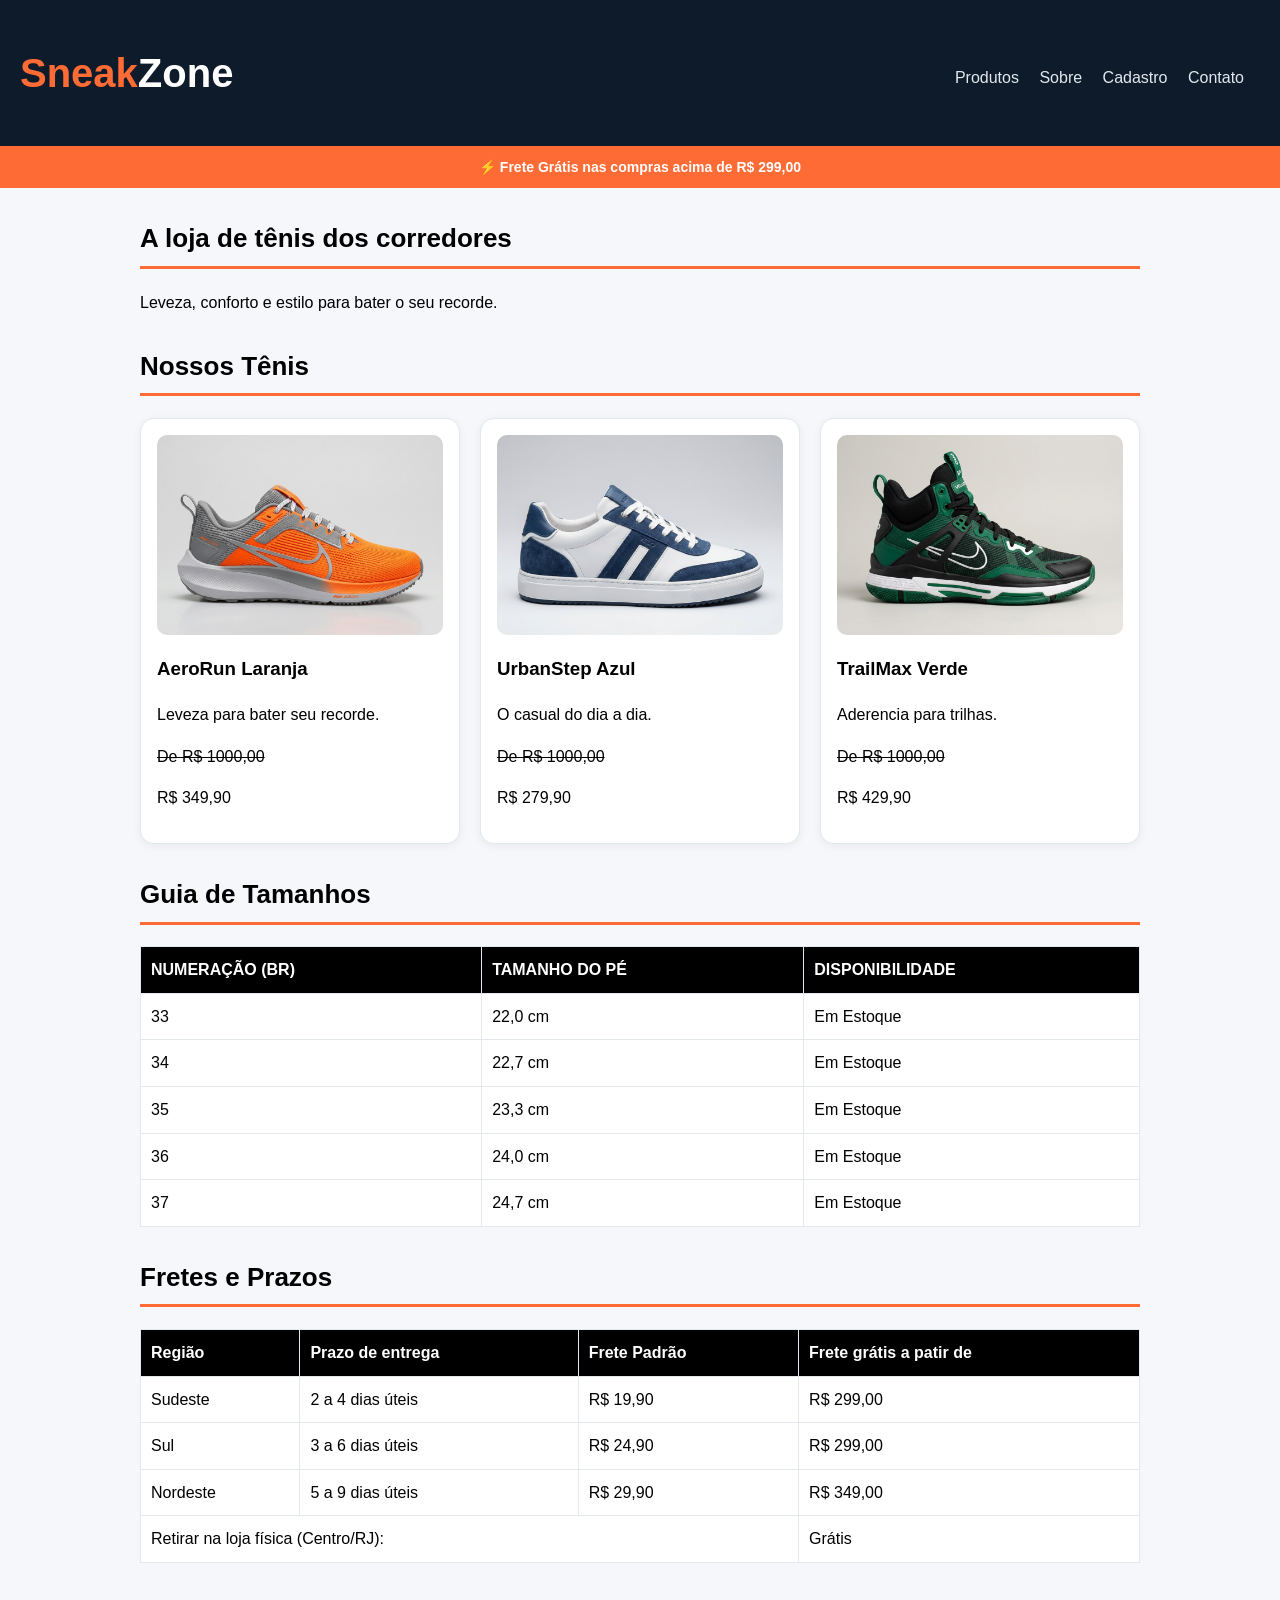
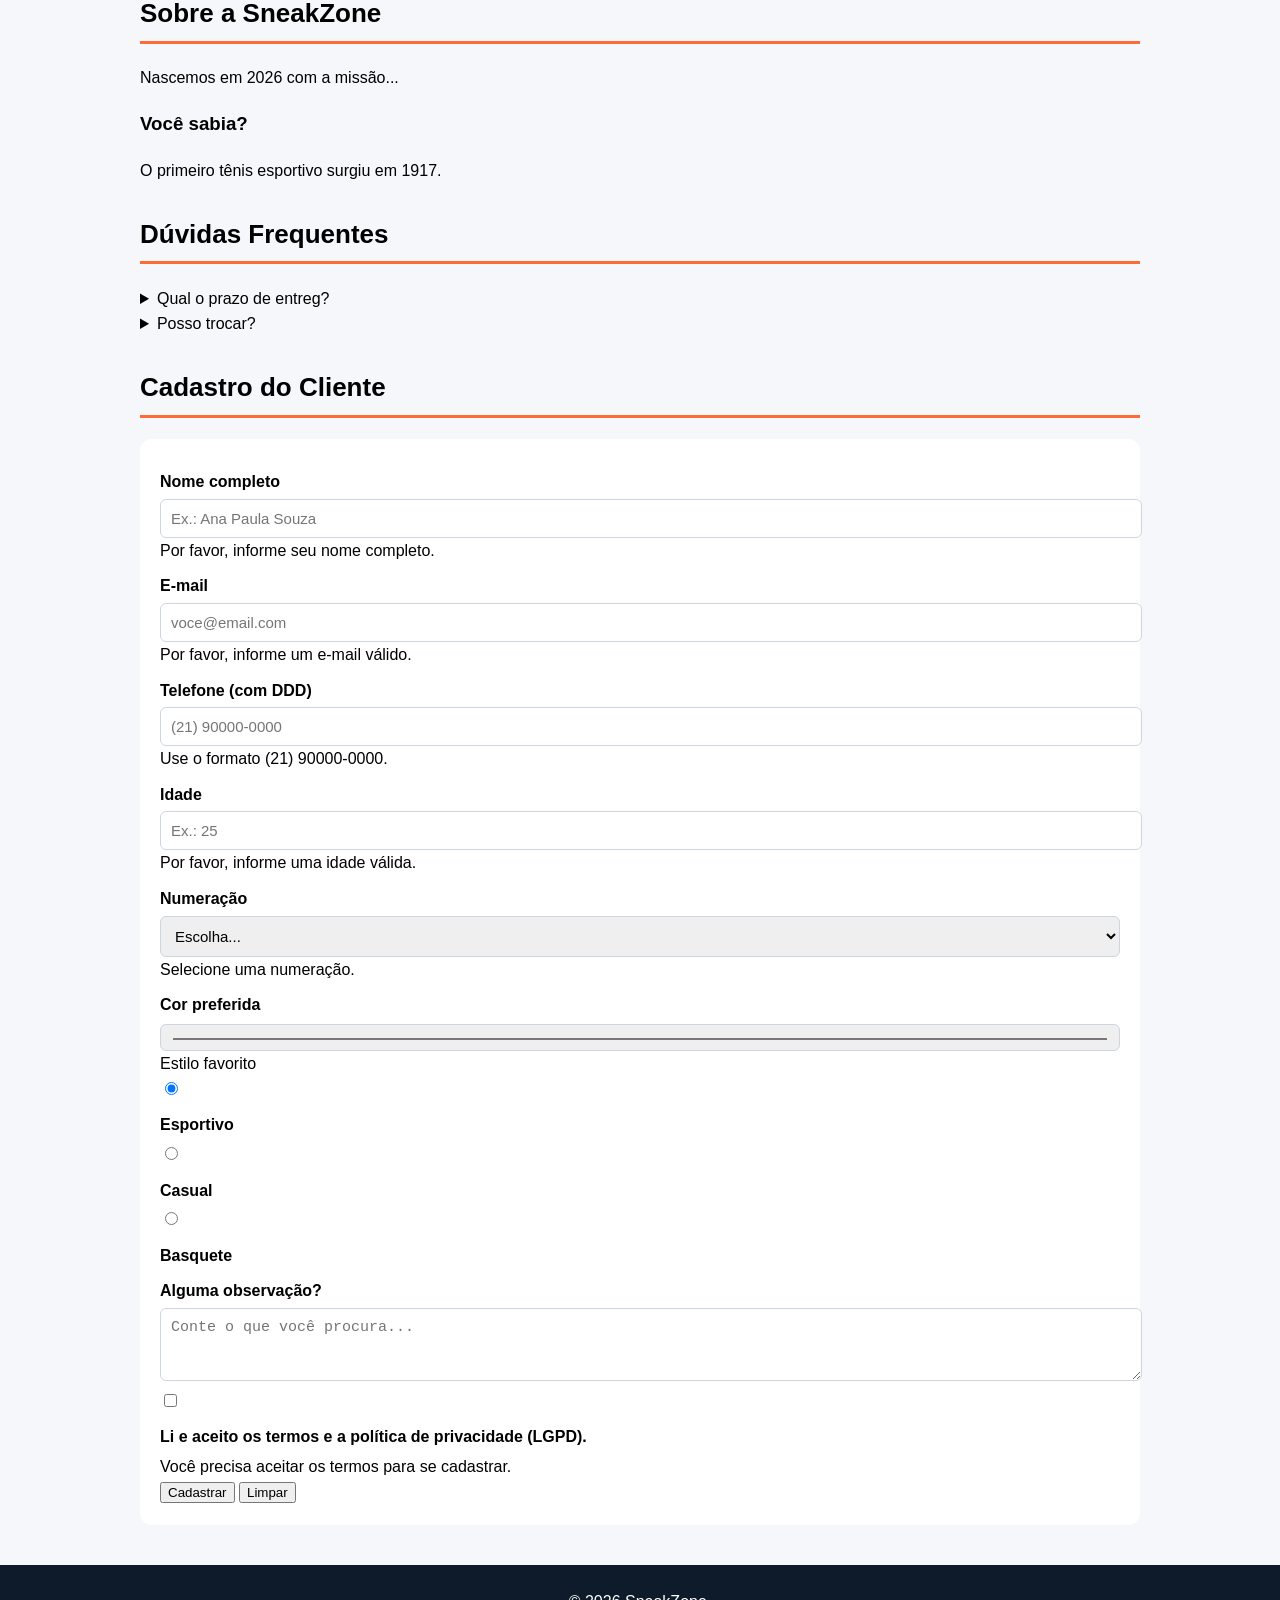
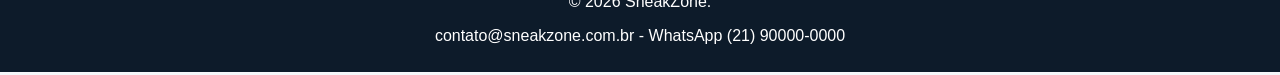
==== index.html @ e12100f1 "senac_python" ====
<!DOCTYPE html>
<html lang="pt-BR">

<head>
    <meta charset="UTF-8">
    <meta name="viewport" content="width=device-width, initial-scale=1.0">
    <title>Document</title>

    <link rel="stylesheet" href="css/estilo.css">
</head>

<body>

    <header>
        <h1> Sneak<span>Zone</span></h1>

        <nav>
            <ul>
                <li><a href="#produtos">Produtos</a></li>
                <li><a href="#sobre">Sobre</a></li>
                <li><a href="#cadastro">Cadastro</a></li>
                <li><a href="#contato">Contato</a></li>
            </ul>
        </nav>
    </header>
    <main>
        <aside class="top-bar">
            <p>⚡ Frete Grátis nas compras acima de R$ 299,00</p>
        </aside>
        <section id="destaque">
            <h2> A loja de tênis dos corredores </h2>
            <p> Leveza, conforto e estilo para bater o seu recorde. </p>
        </section>

        <section id="produtos">
            <h2> Nossos Tênis </h2>
            <div>
                <article>
                    <img src="img/aerorun.jpg" alt="Tênis de corrida laranja modelo Aerorun">
                    <h3> AeroRun Laranja </h3>
                    <p> Leveza para bater seu recorde.</p>
                    <span class="badge" >
                        <del>
                            <p> De R$ 1000,00 </p>
                        </del>
                    </span>
                    <p> R$ 349,90 </p>

                </article>
                <article>
                    <img src="img/urbanstep.jpg" alt="Tênis casual azul modelo UrbanStep">
                    <h3> UrbanStep Azul </h3>
                    <p> O casual do dia a dia.</p>
                    <span class="badge" >
                        <del>
                            <p> De R$ 1000,00 </p>
                        </del>
                    </span>
                    <p> R$ 279,90 </p>
                </article>
                <article>
                    <img src="img/courtpro.jpg" alt="Tênis de basquete verde modelo CourtPro">
                    <h3> TrailMax Verde </h3>
                    <p> Aderencia para trilhas.</p>
                    <span class="badge" >
                        <del>
                            <p> De R$ 1000,00 </p>
                        </del>
                    </span>
                    <p> R$ 429,90 </p>
                </article>
            </div>

        </section>

        
        <section id="tamanhos">
            <h2> Guia de Tamanhos </h2>
            <div>
                <table>
                    <thead>
                        <tr>
                        <th scope="col">NUMERAÇÃO (BR)</th>
                        <th scope="col">TAMANHO DO PÉ</th>
                        <th scope="col">DISPONIBILIDADE</th>
                        </tr>
                    </thead>
                    <tbody>
                        <tr>
                            <td>33</td>
                            <td>22,0 cm</td>
                            <td>Em Estoque</td>
                        </tr>
                        <tr>
                            <td>34</td>
                            <td>22,7 cm</td>
                            <td>Em Estoque</td>
                        </tr>
                        <tr>
                            <td>35</td>
                            <td>23,3 cm</td>
                            <td>Em Estoque</td>
                        </tr>
                        <tr>
                            <td>36</td>
                            <td>24,0 cm</td>
                            <td>Em Estoque</td>
                        </tr>
                        <tr>
                            <td>37</td>
                            <td>24,7 cm</td>
                            <td>Em Estoque</td>
                        </tr>
                    </tbody>
                </table>
            </div>
        </section>




        <section id="precos">
            <h2>Fretes e Prazos</h2>
            <div>
                <table>
                    <thead>
                        <tr>
                            <th scope="col">Região</th>
                            <th scope="col">Prazo de entrega</th>
                            <th scope="col">Frete Padrão</th>
                            <th scope="col">Frete grátis a patir de</th>
                        </tr>
                    </thead>
                    <tbody>
                        <tr>
                            <td>Sudeste</td>
                            <td> 2 a 4 dias úteis</td>
                            <td>R$ 19,90</td>
                            <td>R$ 299,00</td>
                        </tr>
                        <tr>
                            <td>Sul</td>
                            <td>3 a 6 dias úteis</td>
                            <td>R$ 24,90</td>
                            <td> R$ 299,00</td>
                        </tr>
                        <tr>
                            <td>Nordeste</td>
                            <td>5 a 9 dias úteis</td>
                            <td>R$ 29,90</td>
                            <td>R$ 349,00</td>
                        </tr>
                        <tr>
                            <td colspan="3">Retirar na loja física (Centro/RJ):</td>
                            <td>Grátis</td>
                        </tr>
                    </tbody>
                </table>
                
            </div>
        </section>

        <section id="sobre">
            <h2> Sobre a SneakZone</h2>
            <p>Nascemos em 2026 com a missão...</p>

            <aside>
                <h3>Você sabia?</h3>
                <p>O primeiro tênis esportivo surgiu em 1917.</p>
            </aside>
        </section>

        <section id="faq">
            <h2> Dúvidas Frequentes</h2>
            <details>
                <summary>Qual o prazo de entreg?</summary>
                <p> 3 a 7 dias úteis.</p>
            </details>
            <details>
                <summary>Posso trocar?</summary>
                <p> Sim, em até 30 dias</p>
            </details>
        </section>

        <section id="cadastro">
            <h2>Cadastro do Cliente</h2>
            <div>
                <div>
                    <div>
                        <div>
                            <div id="mensagemSucesso" role="alert"></div>
                            <form id="formCadastro" novalidate>
                                <div>
                                    <div>
                                        <label for="nome">Nome completo</label>
                                        <input type="text" id="nome" name="nome" placeholder="Ex.: Ana Paula Souza"
                                            required>
                                        <div>Por favor, informe seu nome completo.</div>
                                    </div>
                                    <div>
                                        <label for="email">E-mail</label>
                                        <input type="email" id="email" name="email" placeholder="voce@email.com"
                                            required>
                                        <div>Por favor, informe um e-mail válido.</div>
                                    </div>
                                    <div>
                                        <label for="telefone">Telefone (com DDD)</label>
                                        <input type="tel" id="telefone" name="telefone" placeholder="(21) 90000-0000"
                                            pattern="\(\d{2}\)\s?\d{4,5}-\d{4}" title="Use o formato (21) 90000-0000"
                                            required>
                                        <div>Use o formato (21) 90000-0000.</div>
                                    </div>
                                    <div>
                                        <label for="idade">Idade</label>
                                        <input type="number" id="idade" name="idade" min="0" max="120"
                                            placeholder="Ex.: 25" required>
                                        <div>Por favor, informe uma idade válida.</div>
                                    </div>
                                    <div>
                                        <label for="numeracao">Numeração</label>
                                        <select id="numeracao" name="numeracao" required>
                                            <option value="" selected disabled>Escolha...</option>
                                            <option>36</option>
                                            <option>37</option>
                                            <option>38</option>
                                            <option>39</option>
                                            <option>40</option>
                                            <option>41</option>
                                            <option>42</option>
                                            <option>43</option>
                                            <option>44</option>
                                        </select>
                                        <div>Selecione uma numeração.</div>
                                    </div>
                                    <div>
                                        <label for="cor">Cor preferida</label>
                                        <input type="color" id="cor" name="cor" value="var(--laranja-marca)">
                                    </div>
                                    <div>
                                        <span>Estilo favorito</span>
                                        <div>
                                            <input type="radio" name="estilo" id="estiloEsportivo" value="Esportivo"
                                                checked>
                                            <label for="estiloEsportivo">Esportivo</label>
                                        </div>
                                        <div>
                                            <input type="radio" name="estilo" id="estiloCasual" value="Casual">
                                            <label for="estiloCasual">Casual</label>
                                        </div>
                                        <div>
                                            <input type="radio" name="estilo" id="estiloBasquete" value="Basquete">
                                            <label for="estiloBasquete">Basquete</label>
                                        </div>
                                    </div>
                                    <div>
                                        <label for="mensagem">Alguma observação?</label>
                                        <textarea id="mensagem" name="mensagem" rows="3"
                                            placeholder="Conte o que você procura..."></textarea>
                                    </div>
                                    <div>
                                        <div>
                                            <input type="checkbox" id="termos" required>
                                            <label for="termos">Li e aceito os termos e a política de privacidade
                                                (LGPD).</label>
                                            <div>Você precisa aceitar os termos para se cadastrar.</div>
                                        </div>
                                    </div>
                                    <div>
                                        <button type="submit"><i></i> Cadastrar</button>
                                        <button type="reset">Limpar</button>
                                    </div>
                                </div>
                            </form>

                        </div>
                    </div>
                </div>
            </div>
        </section>

    </main>

    <footer id="contato">
        <p>&copy; 2026 SneakZone.</p>
        <address>contato@sneakzone.com.br - WhatsApp (21) 90000-0000</address>
    </footer>

</body>

</html>
---- css/estilo.css ----
:root{
    --laranja-marca: #ff6b35;
 }
 body {
     font-family: Arial, Helvetica, sans-serif;
     color: black;
     background-color: #f5f7fa;
     line-height: 1.6;
     margin: 0;
 }

 img {
     max-width: 100%;
     display: block;
 }

 h1 {
     color: var(--laranja-marca);
     font-size: 40px;
 }

 h1 span {
     color: rgb(255, 255, 255);
 }

 h2 {
     color: black;
     font-size: 26px;
     border-bottom: 3px solid var(--laranja-marca);
     padding-bottom: 6px;
 }

 h3 {
     color: #000;
 }

 /* cabeçalho/menu */
 header {
     background-color: #0d1b2a;
     padding: 14px 20px;
     display: flex;
     align-items: center;
     justify-content: space-between;
     flex-wrap: wrap;
 }

 header a {
     color: #ffffff;
     text-decoration: none;
     font-weight: bold;
 }

 nav a {
     transition: color .2s;
 }

 nav a:hover {
     color: var(--laranja-marca);
 }

 nav ul {
     list-style: none;
     margin: 10px 0 0;
     padding: 0;
 }

 nav li {
     display: inline-block;
     margin-right: 16px;
 }

 nav li a {
     color: #e3e8ef;
     font-weight: normal;
 }


 main section {
     max-width: 1000px;
     margin: 30px auto;
     padding: 0 20px;
 }

 table {
     width: 100%;
     border-collapse: collapse;
     background-color: #ffffff;
 }

 th,
 td {
     border: 1px solid #e3e8ef;
     padding: 10px;
     text-align: left;
 }

 th {
     background-color: #000;
     color: #ffffff;
 }

 #cadastro form {
     background-color: #ffffff;
     border: 1x solid #e3e8ef;
     border-radius: 12px;
     padding: 20px;
 }

 label {
     display: block;
     font-weight: bold;
     margin: 10px 0 4px;
 }

 input,
 select,
 textarea {
     width: 100%;
     padding: 10px;
     border: 1px solid #cdd6e0;
     border-radius: 6px;
     font-size: 15px;
 }

 input[type="radio"],
 input[type="checkbox"] {
     width: auto;
 }

 #produtos>div {
     display: flex;
     gap: 20px;
     flex-wrap: wrap;
 }

 #produtos article {
     flex: 1 1 260px;
     border-radius: 14px;
     box-shadow: 0 2px 10px rgba(13, 27, 42, .06);
     transition: box-shadow .2s, transform .2s;
     background-color: #ffffff;
     border: 1px solid #e3e8ef;
     padding: 16px;
 }

 #produtos article:hover {
     box-shadow: 0 8px 22px rgba(13, 27, 42, .14);
     transform: translateY(-4px);
 }

 #produtos img {
     width: 100%;
     height: 200px;
     object-fit: cover;
     border-radius: 10px;
 }

 footer {
     background-color: #0d1b2a;
     text-align: center;
     padding: 24px;
     margin-top: 40px;
 }

 footer p {
     margin: 0 0 8px;
     color: #ffffff;
 }

 footer address {
     font-style: normal;
     color: #ffffff;

 }
 aside.top-bar {
  background-color: var(--laranja-marca); /* Fundo Laranja */
  color: #ffffff;            /* Texto Branco */
  text-align: center;        /* Centraliza */
  padding: 10px 16px;        /* Espaçamento interno */
  font-size: 14px;
  font-weight: bold;
}
aside.top-bar p {
  margin: 0;
  display: flex;
  align-items: center;
  justify-content: center;
  gap: 8px;
}
aside.top-bar strong {
  background-color: rgba(0, 0, 0, 0.2);
  padding: 2px 8px;
  border-radius: 4px;
}
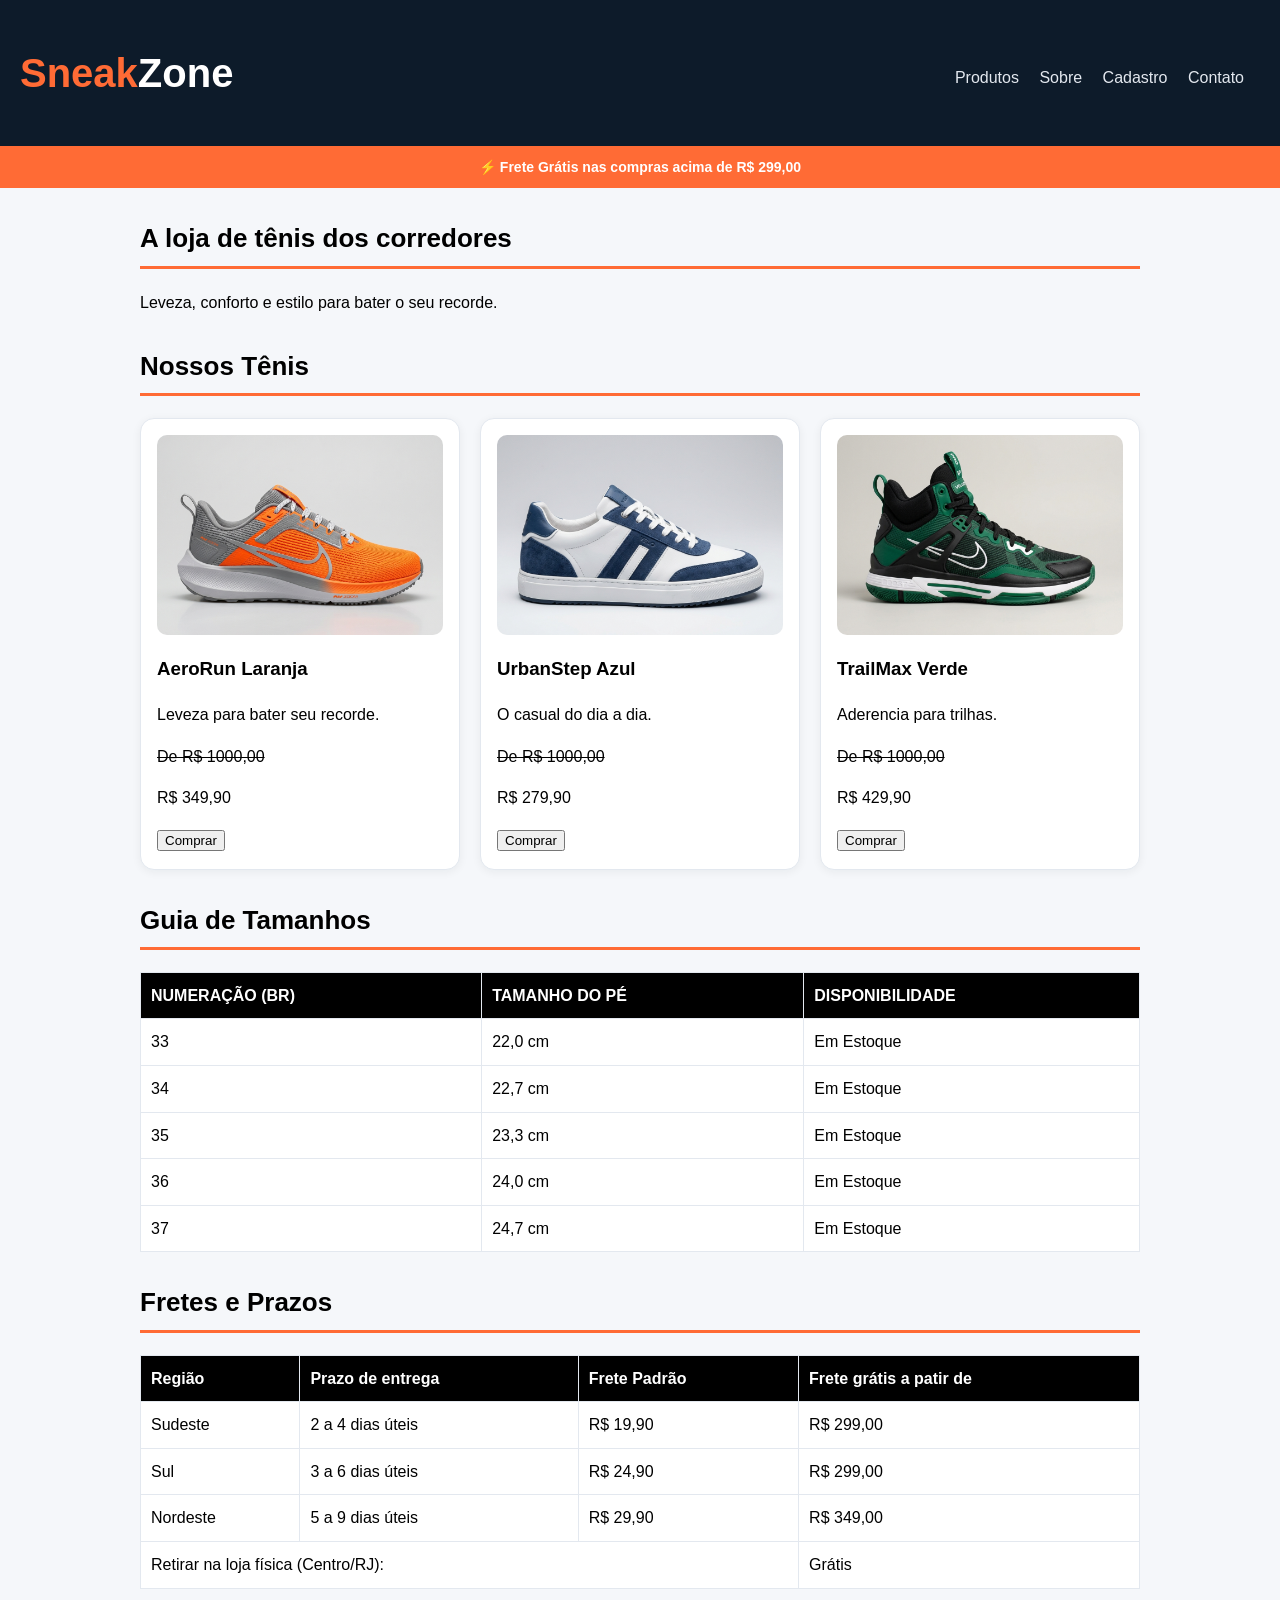
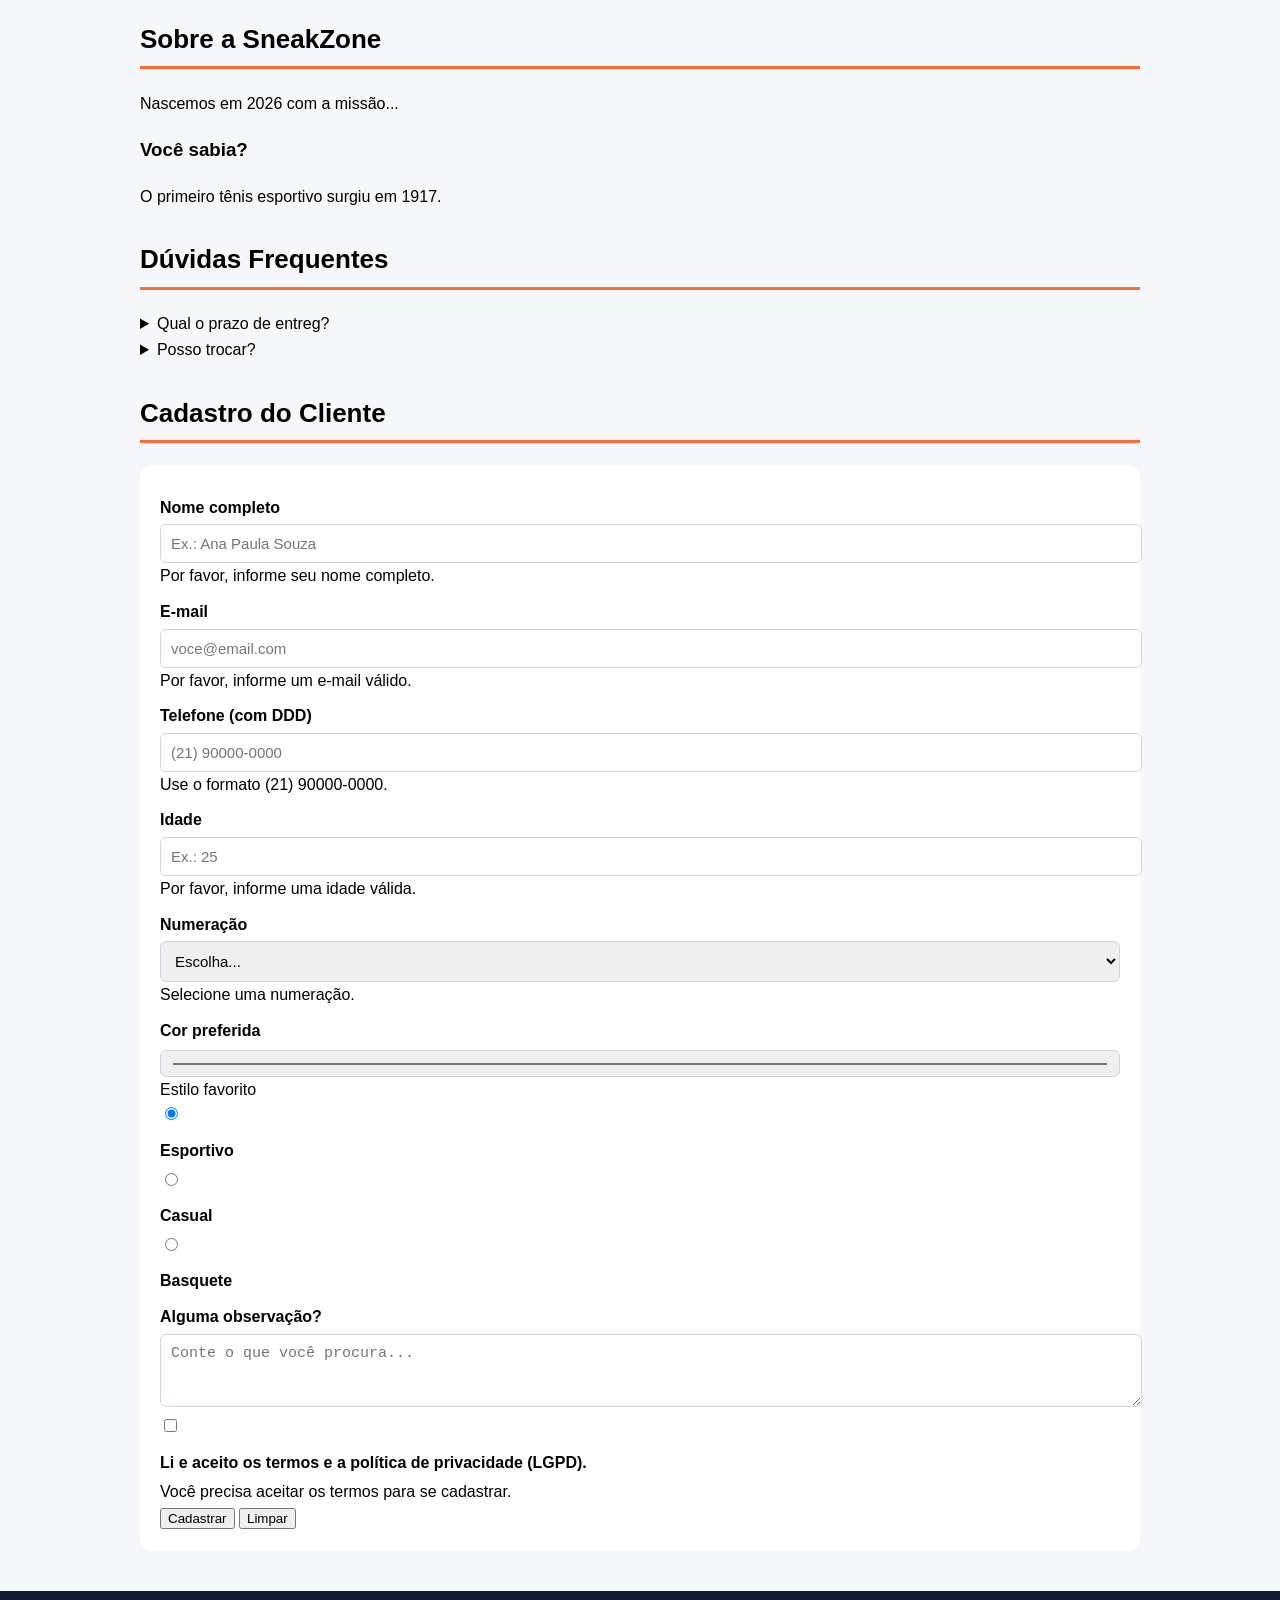
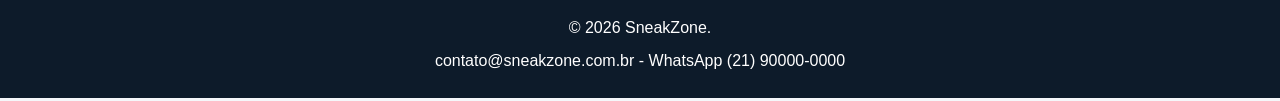
==== commit b2268139: "senac" ====
--- a/index.html
+++ b/index.html
@@ -45,6 +45,7 @@
                         </del>
                     </span>
                     <p> R$ 349,90 </p>
+                    <button type="button" onclick="comprar('AeroRun Laranja', 349,90)">Comprar</button>
 
                 </article>
                 <article>
@@ -57,6 +58,7 @@
                         </del>
                     </span>
                     <p> R$ 279,90 </p>
+                    <button type="button" onclick="comprar('UrbanStep Azul', 279,90)">Comprar</button>
                 </article>
                 <article>
                     <img src="img/courtpro.jpg" alt="Tênis de basquete verde modelo CourtPro">
@@ -68,6 +70,7 @@
                         </del>
                     </span>
                     <p> R$ 429,90 </p>
+                    <button type="button" onclick="comprar('TrailMax verde', 429,90)">Comprar</button>
                 </article>
             </div>
 
@@ -285,6 +288,8 @@
         <address>contato@sneakzone.com.br - WhatsApp (21) 90000-0000</address>
     </footer>
 
+
+    <script src="js/script.js"></script>
 </body>
 
 </html>
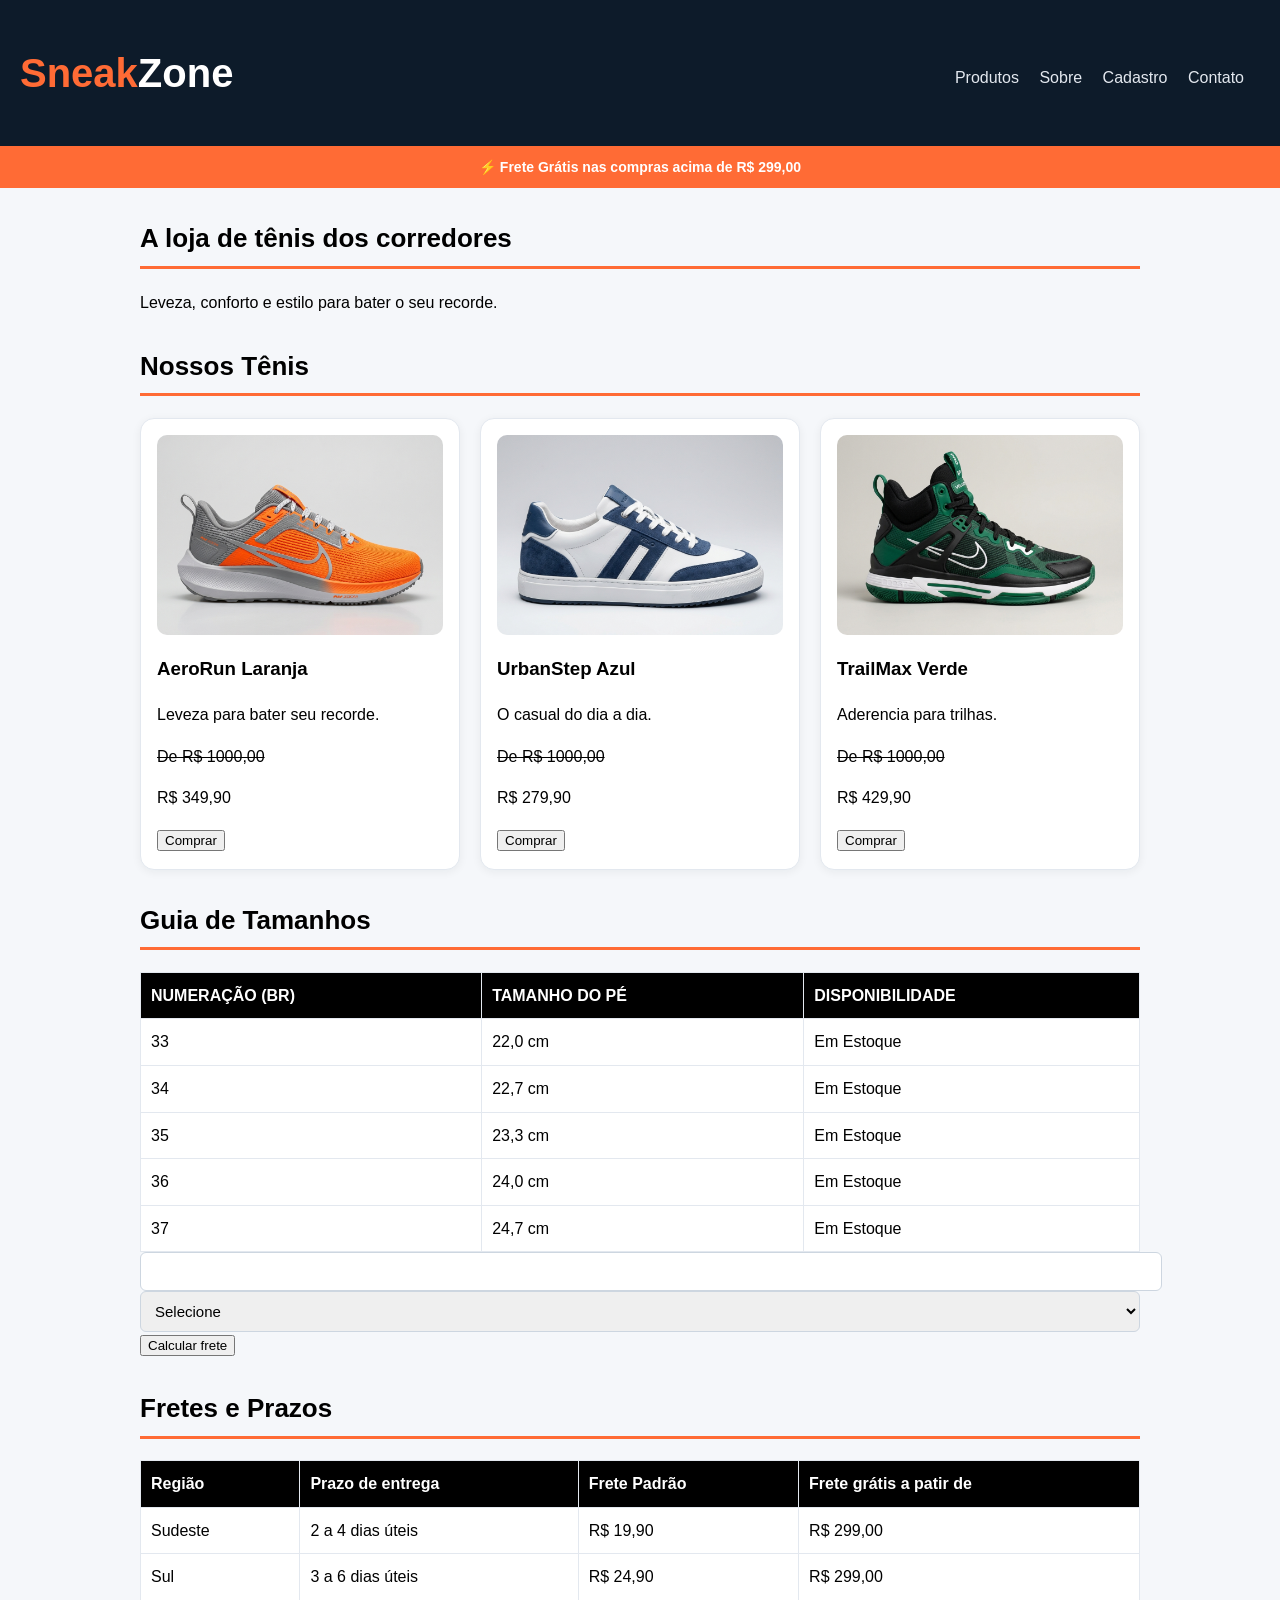
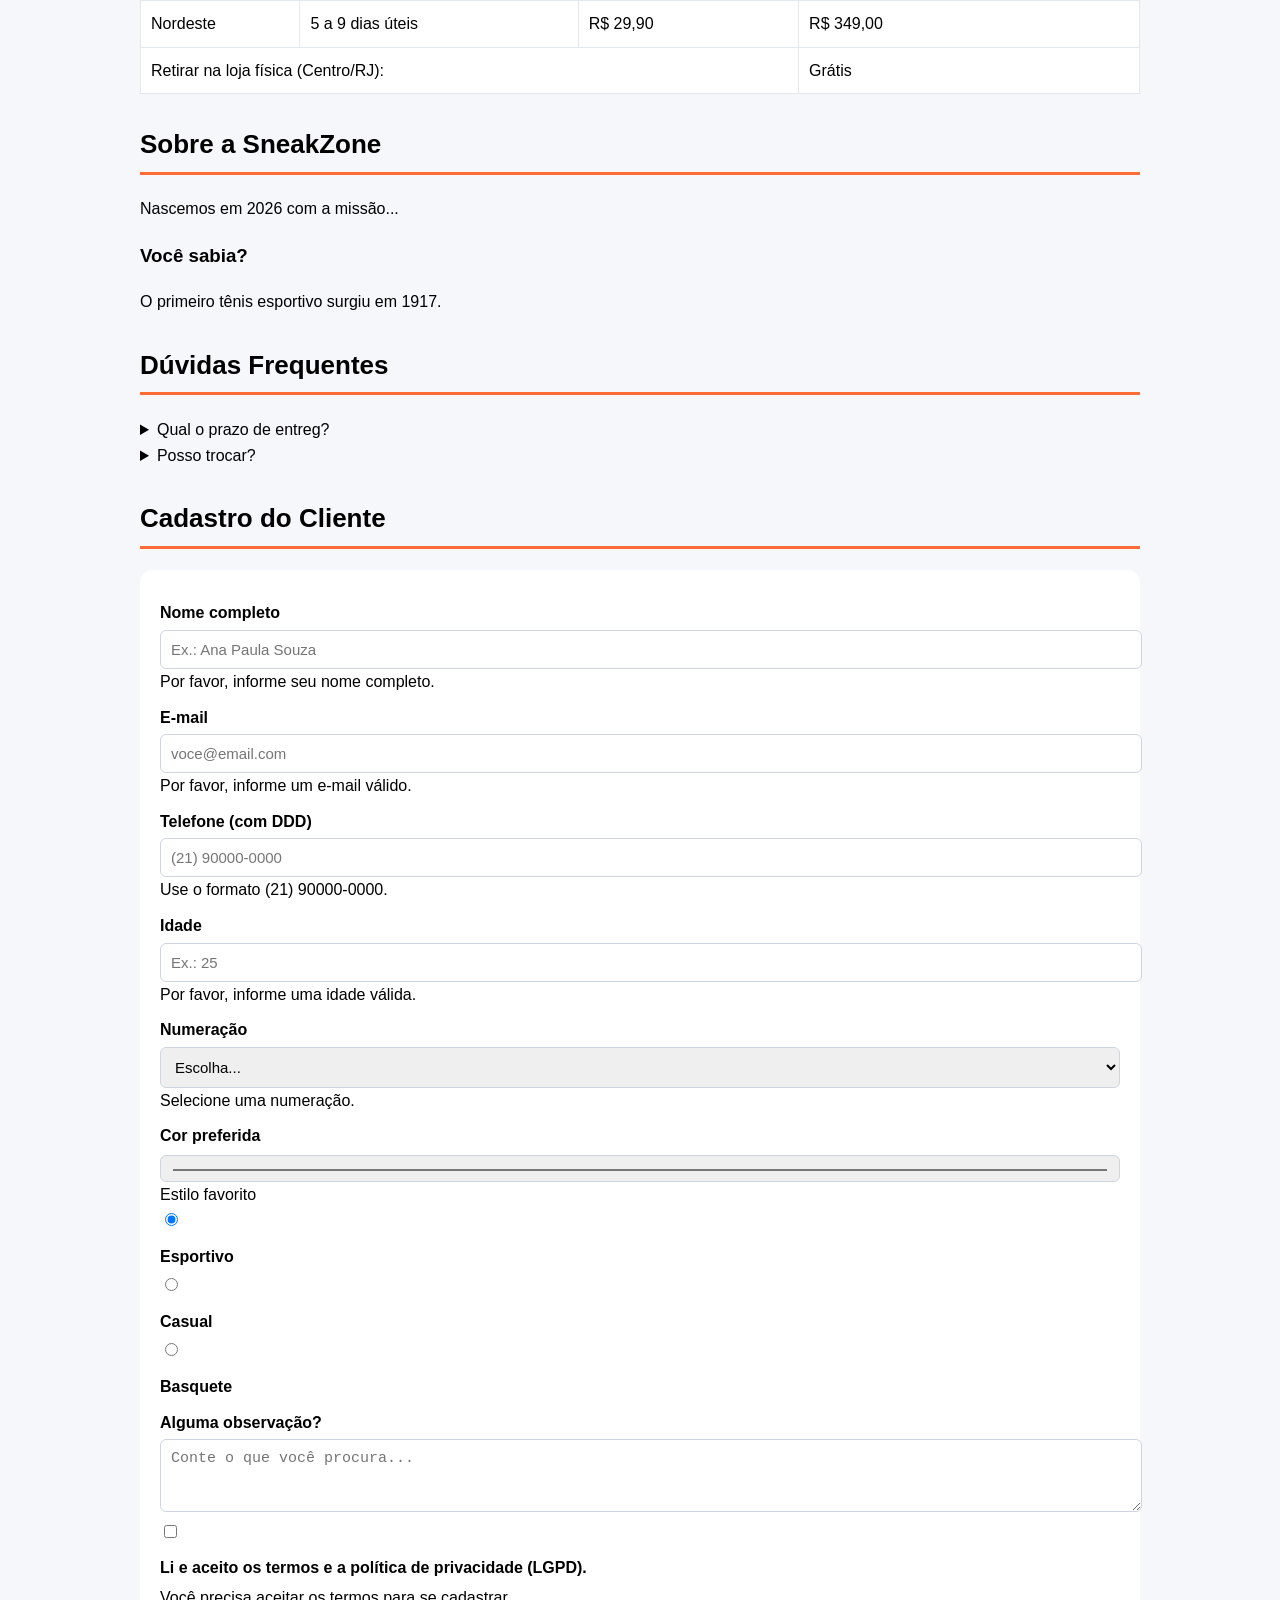
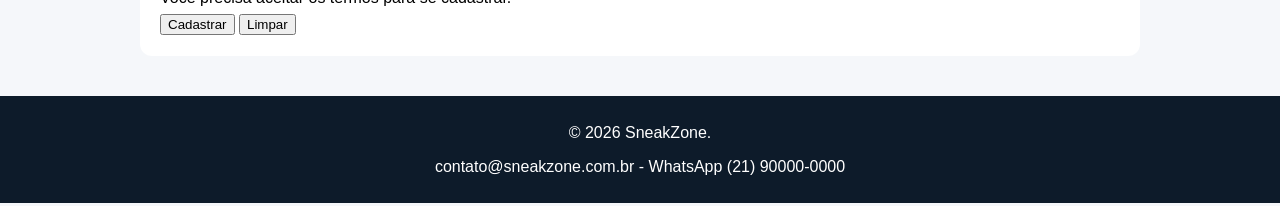
==== commit e1023862: "senac" ====
--- a/index.html
+++ b/index.html
@@ -39,7 +39,7 @@
                     <img src="img/aerorun.jpg" alt="Tênis de corrida laranja modelo Aerorun">
                     <h3> AeroRun Laranja </h3>
                     <p> Leveza para bater seu recorde.</p>
-                    <span class="badge" >
+                    <span class="badge">
                         <del>
                             <p> De R$ 1000,00 </p>
                         </del>
@@ -52,7 +52,7 @@
                     <img src="img/urbanstep.jpg" alt="Tênis casual azul modelo UrbanStep">
                     <h3> UrbanStep Azul </h3>
                     <p> O casual do dia a dia.</p>
-                    <span class="badge" >
+                    <span class="badge">
                         <del>
                             <p> De R$ 1000,00 </p>
                         </del>
@@ -64,7 +64,7 @@
                     <img src="img/courtpro.jpg" alt="Tênis de basquete verde modelo CourtPro">
                     <h3> TrailMax Verde </h3>
                     <p> Aderencia para trilhas.</p>
-                    <span class="badge" >
+                    <span class="badge">
                         <del>
                             <p> De R$ 1000,00 </p>
                         </del>
@@ -76,16 +76,16 @@
 
         </section>
 
-        
+
         <section id="tamanhos">
             <h2> Guia de Tamanhos </h2>
             <div>
                 <table>
                     <thead>
                         <tr>
-                        <th scope="col">NUMERAÇÃO (BR)</th>
-                        <th scope="col">TAMANHO DO PÉ</th>
-                        <th scope="col">DISPONIBILIDADE</th>
+                            <th scope="col">NUMERAÇÃO (BR)</th>
+                            <th scope="col">TAMANHO DO PÉ</th>
+                            <th scope="col">DISPONIBILIDADE</th>
                         </tr>
                     </thead>
                     <tbody>
@@ -117,9 +117,30 @@
                     </tbody>
                 </table>
             </div>
-        </section>
-
-
+
+
+        <input type="number" id="ValorCompra">
+
+        <select id="regiao">
+            <option value="">Selecione</option>
+            <option value="sudeste">Sudeste</option>
+            <option value="sul">Sul</option>
+            <option value="nordeste">Nordeste</option>
+        </select>
+
+
+<button type="button" onclick="calcularFrete()">
+    Calcular frete
+</button>
+
+
+<p id="resultadoFrete"></p>
+
+
+
+
+
+        </section>
 
 
         <section id="precos">
@@ -159,7 +180,7 @@
                         </tr>
                     </tbody>
                 </table>
-                
+
             </div>
         </section>
 
@@ -269,7 +290,7 @@
                                         </div>
                                     </div>
                                     <div>
-                                        <button type="submit"><i></i> Cadastrar</button>
+                                        <button type="button" onclick="cadastrar()"><i></i>Cadastrar</button>
                                         <button type="reset">Limpar</button>
                                     </div>
                                 </div>
--- a/css/estilo.css
+++ b/css/estilo.css
@@ -1,194 +1,202 @@
- :root{
+:root {
     --laranja-marca: #ff6b35;
- }
- body {
-     font-family: Arial, Helvetica, sans-serif;
-     color: black;
-     background-color: #f5f7fa;
-     line-height: 1.6;
-     margin: 0;
- }
-
- img {
-     max-width: 100%;
-     display: block;
- }
-
- h1 {
-     color: var(--laranja-marca);
-     font-size: 40px;
- }
-
- h1 span {
-     color: rgb(255, 255, 255);
- }
-
- h2 {
-     color: black;
-     font-size: 26px;
-     border-bottom: 3px solid var(--laranja-marca);
-     padding-bottom: 6px;
- }
-
- h3 {
-     color: #000;
- }
-
- /* cabeçalho/menu */
- header {
-     background-color: #0d1b2a;
-     padding: 14px 20px;
-     display: flex;
-     align-items: center;
-     justify-content: space-between;
-     flex-wrap: wrap;
- }
-
- header a {
-     color: #ffffff;
-     text-decoration: none;
-     font-weight: bold;
- }
-
- nav a {
-     transition: color .2s;
- }
-
- nav a:hover {
-     color: var(--laranja-marca);
- }
-
- nav ul {
-     list-style: none;
-     margin: 10px 0 0;
-     padding: 0;
- }
-
- nav li {
-     display: inline-block;
-     margin-right: 16px;
- }
-
- nav li a {
-     color: #e3e8ef;
-     font-weight: normal;
- }
-
-
- main section {
-     max-width: 1000px;
-     margin: 30px auto;
-     padding: 0 20px;
- }
-
- table {
-     width: 100%;
-     border-collapse: collapse;
-     background-color: #ffffff;
- }
-
- th,
- td {
-     border: 1px solid #e3e8ef;
-     padding: 10px;
-     text-align: left;
- }
-
- th {
-     background-color: #000;
-     color: #ffffff;
- }
-
- #cadastro form {
-     background-color: #ffffff;
-     border: 1x solid #e3e8ef;
-     border-radius: 12px;
-     padding: 20px;
- }
-
- label {
-     display: block;
-     font-weight: bold;
-     margin: 10px 0 4px;
- }
-
- input,
- select,
- textarea {
-     width: 100%;
-     padding: 10px;
-     border: 1px solid #cdd6e0;
-     border-radius: 6px;
-     font-size: 15px;
- }
-
- input[type="radio"],
- input[type="checkbox"] {
-     width: auto;
- }
-
- #produtos>div {
-     display: flex;
-     gap: 20px;
-     flex-wrap: wrap;
- }
-
- #produtos article {
-     flex: 1 1 260px;
-     border-radius: 14px;
-     box-shadow: 0 2px 10px rgba(13, 27, 42, .06);
-     transition: box-shadow .2s, transform .2s;
-     background-color: #ffffff;
-     border: 1px solid #e3e8ef;
-     padding: 16px;
- }
-
- #produtos article:hover {
-     box-shadow: 0 8px 22px rgba(13, 27, 42, .14);
-     transform: translateY(-4px);
- }
-
- #produtos img {
-     width: 100%;
-     height: 200px;
-     object-fit: cover;
-     border-radius: 10px;
- }
-
- footer {
-     background-color: #0d1b2a;
-     text-align: center;
-     padding: 24px;
-     margin-top: 40px;
- }
-
- footer p {
-     margin: 0 0 8px;
-     color: #ffffff;
- }
-
- footer address {
-     font-style: normal;
-     color: #ffffff;
-
- }
- aside.top-bar {
-  background-color: var(--laranja-marca); /* Fundo Laranja */
-  color: #ffffff;            /* Texto Branco */
-  text-align: center;        /* Centraliza */
-  padding: 10px 16px;        /* Espaçamento interno */
-  font-size: 14px;
-  font-weight: bold;
-}
+}
+
+body {
+    font-family: Arial, Helvetica, sans-serif;
+    color: black;
+    background-color: #f5f7fa;
+    line-height: 1.6;
+    margin: 0;
+}
+
+img {
+    max-width: 100%;
+    display: block;
+}
+
+h1 {
+    color: var(--laranja-marca);
+    font-size: 40px;
+}
+
+h1 span {
+    color: rgb(255, 255, 255);
+}
+
+h2 {
+    color: black;
+    font-size: 26px;
+    border-bottom: 3px solid var(--laranja-marca);
+    padding-bottom: 6px;
+}
+
+h3 {
+    color: #000;
+}
+
+/* cabeçalho/menu */
+header {
+    background-color: #0d1b2a;
+    padding: 14px 20px;
+    display: flex;
+    align-items: center;
+    justify-content: space-between;
+    flex-wrap: wrap;
+}
+
+header a {
+    color: #ffffff;
+    text-decoration: none;
+    font-weight: bold;
+}
+
+nav a {
+    transition: color .2s;
+}
+
+nav a:hover {
+    color: var(--laranja-marca);
+}
+
+nav ul {
+    list-style: none;
+    margin: 10px 0 0;
+    padding: 0;
+}
+
+nav li {
+    display: inline-block;
+    margin-right: 16px;
+}
+
+nav li a {
+    color: #e3e8ef;
+    font-weight: normal;
+}
+
+
+main section {
+    max-width: 1000px;
+    margin: 30px auto;
+    padding: 0 20px;
+}
+
+table {
+    width: 100%;
+    border-collapse: collapse;
+    background-color: #ffffff;
+}
+
+th,
+td {
+    border: 1px solid #e3e8ef;
+    padding: 10px;
+    text-align: left;
+}
+
+th {
+    background-color: #000;
+    color: #ffffff;
+}
+
+#cadastro form {
+    background-color: #ffffff;
+    border: 1x solid #e3e8ef;
+    border-radius: 12px;
+    padding: 20px;
+}
+
+label {
+    display: block;
+    font-weight: bold;
+    margin: 10px 0 4px;
+}
+
+input,
+select,
+textarea {
+    width: 100%;
+    padding: 10px;
+    border: 1px solid #cdd6e0;
+    border-radius: 6px;
+    font-size: 15px;
+}
+
+input[type="radio"],
+input[type="checkbox"] {
+    width: auto;
+}
+
+#produtos>div {
+    display: flex;
+    gap: 20px;
+    flex-wrap: wrap;
+}
+
+#produtos article {
+    flex: 1 1 260px;
+    border-radius: 14px;
+    box-shadow: 0 2px 10px rgba(13, 27, 42, .06);
+    transition: box-shadow .2s, transform .2s;
+    background-color: #ffffff;
+    border: 1px solid #e3e8ef;
+    padding: 16px;
+}
+
+#produtos article:hover {
+    box-shadow: 0 8px 22px rgba(13, 27, 42, .14);
+    transform: translateY(-4px);
+}
+
+#produtos img {
+    width: 100%;
+    height: 200px;
+    object-fit: cover;
+    border-radius: 10px;
+}
+
+footer {
+    background-color: #0d1b2a;
+    text-align: center;
+    padding: 24px;
+    margin-top: 40px;
+}
+
+footer p {
+    margin: 0 0 8px;
+    color: #ffffff;
+}
+
+footer address {
+    font-style: normal;
+    color: #ffffff;
+
+}
+
+aside.top-bar {
+    background-color: var(--laranja-marca);
+    /* Fundo Laranja */
+    color: #ffffff;
+    /* Texto Branco */
+    text-align: center;
+    /* Centraliza */
+    padding: 10px 16px;
+    /* Espaçamento interno */
+    font-size: 14px;
+    font-weight: bold;
+}
+
 aside.top-bar p {
-  margin: 0;
-  display: flex;
-  align-items: center;
-  justify-content: center;
-  gap: 8px;
-}
+    margin: 0;
+    display: flex;
+    align-items: center;
+    justify-content: center;
+    gap: 8px;
+}
+
 aside.top-bar strong {
-  background-color: rgba(0, 0, 0, 0.2);
-  padding: 2px 8px;
-  border-radius: 4px;
-}
+    background-color: rgba(0, 0, 0, 0.2);
+    padding: 2px 8px;
+    border-radius: 4px;
+}
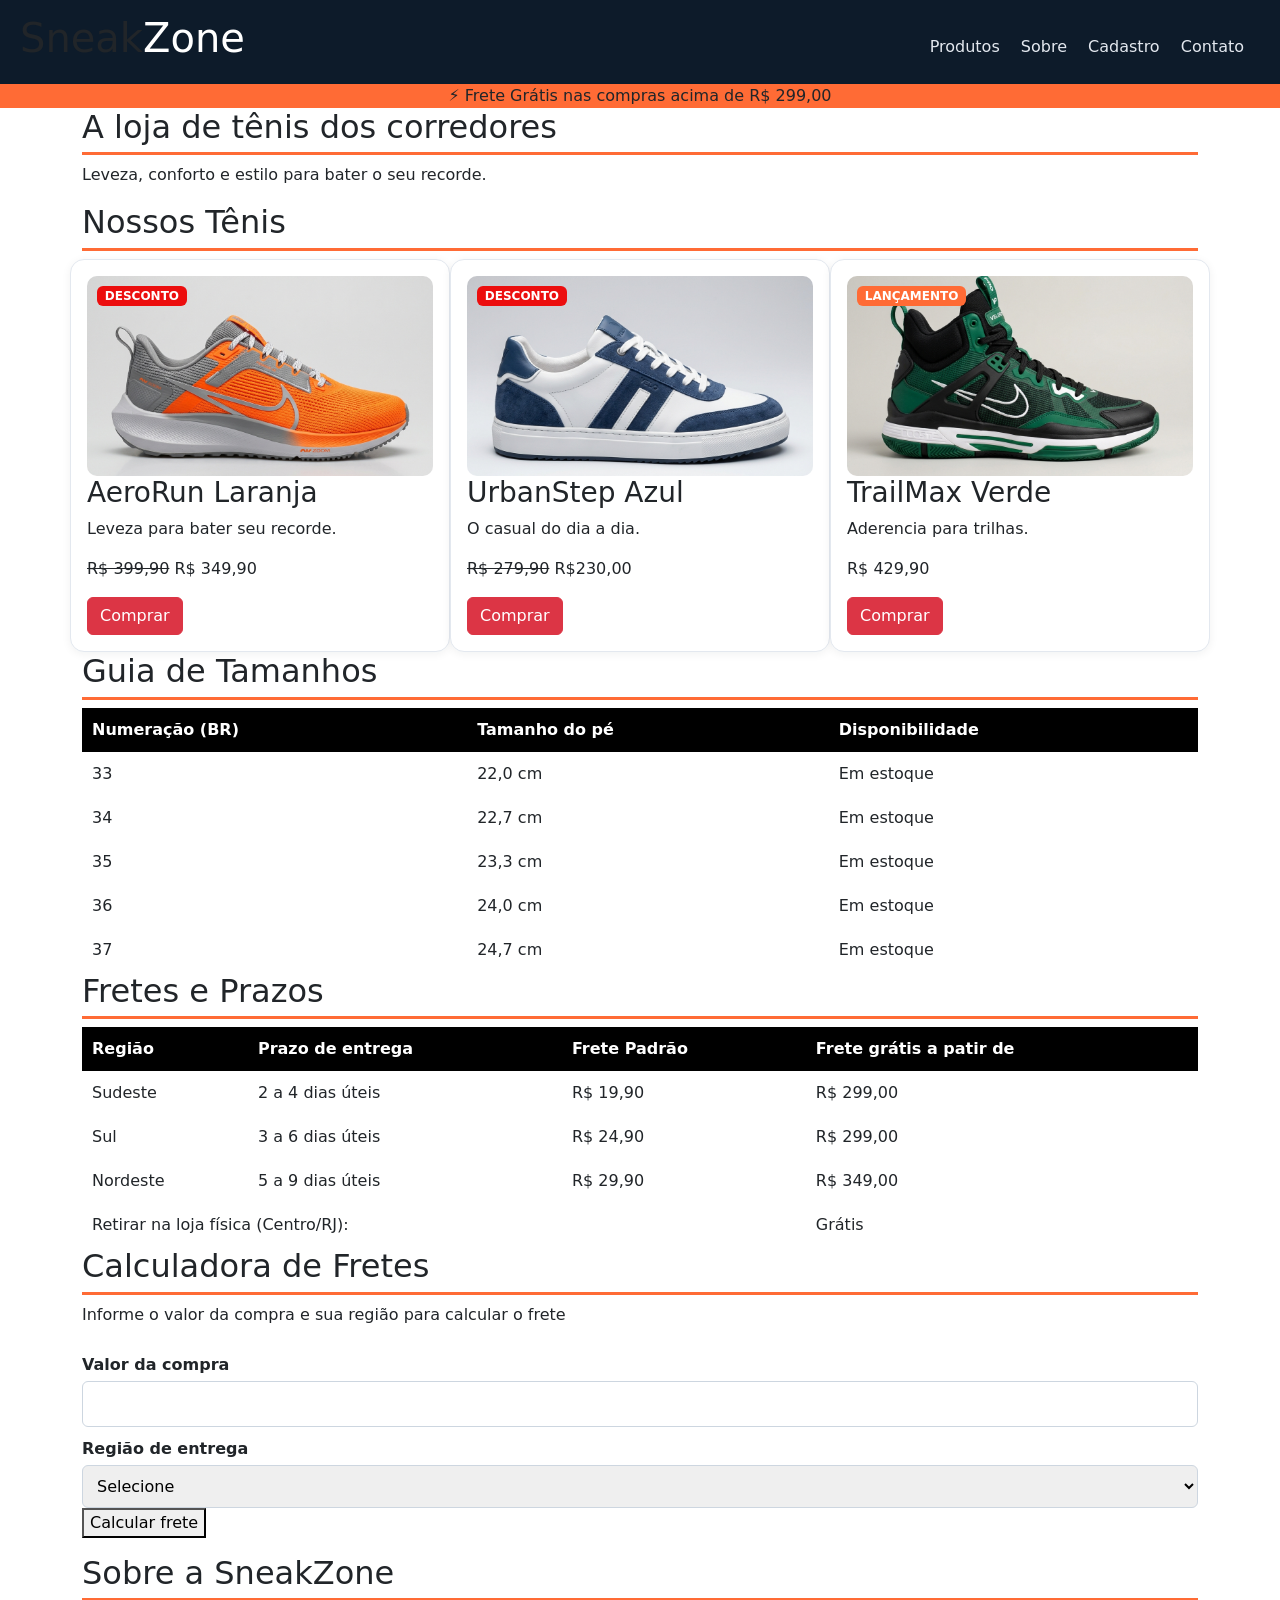
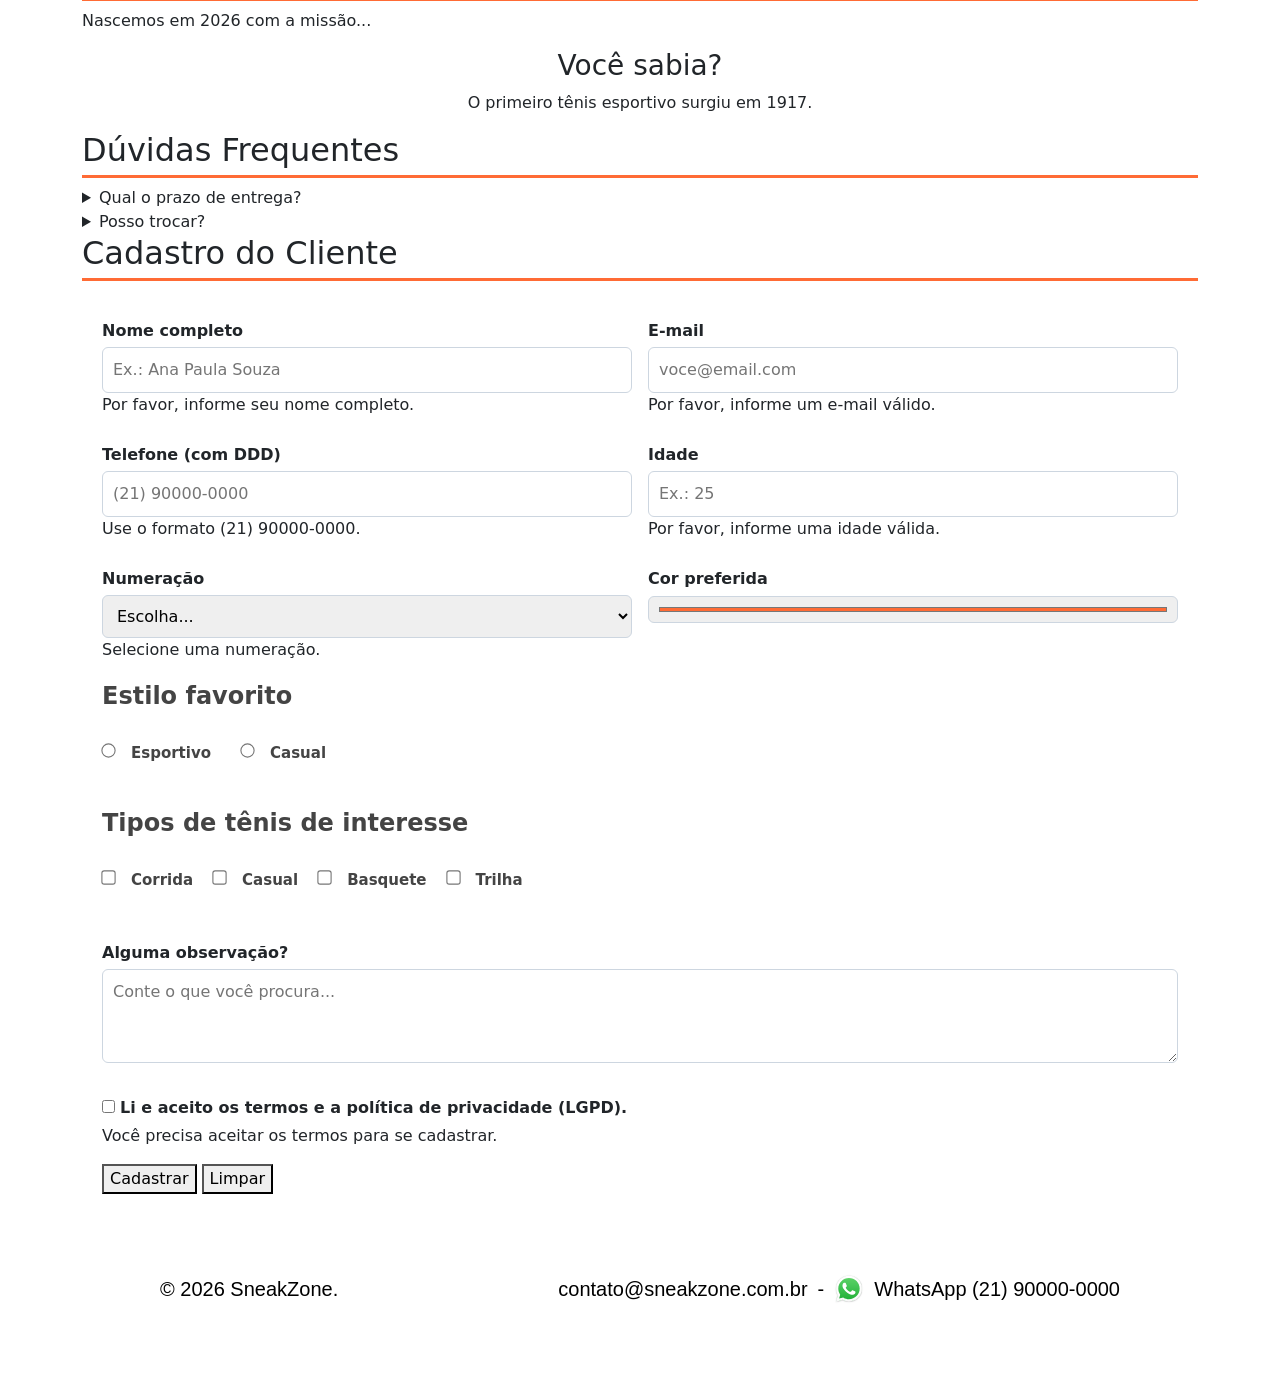
==== commit 4c4021f7: "senac" ====
--- a/index.html
+++ b/index.html
@@ -4,9 +4,10 @@
 <head>
     <meta charset="UTF-8">
     <meta name="viewport" content="width=device-width, initial-scale=1.0">
+    
     <title>Document</title>
-
-    <link rel="stylesheet" href="css/estilo.css">
+    <link rel="stylesheet" href="css/style.css">
+    <link href="https://cdn.jsdelivr.net/npm/bootstrap@5.3.3/dist/css/bootstrap.min.css" rel="stylesheet">
 </head>
 
 <body>
@@ -25,125 +26,91 @@
     </header>
     <main>
         <aside class="top-bar">
-            <p>⚡ Frete Grátis nas compras acima de R$ 299,00</p>
-        </aside>
-        <section id="destaque">
+            <span>⚡ Frete Grátis nas compras acima de R$ 299,00</span>
+        </aside>        
+
+        <section id="destaque" class="container">
             <h2> A loja de tênis dos corredores </h2>
             <p> Leveza, conforto e estilo para bater o seu recorde. </p>
         </section>
 
-        <section id="produtos">
+        <section id="produtos" class="container">
             <h2> Nossos Tênis </h2>
-            <div>
-                <article>
+            <div class="row g-4">
+                <article class="col-12 col-md-4">
+                    <span class="badge">Desconto</span>
                     <img src="img/aerorun.jpg" alt="Tênis de corrida laranja modelo Aerorun">
                     <h3> AeroRun Laranja </h3>
                     <p> Leveza para bater seu recorde.</p>
-                    <span class="badge">
-                        <del>
-                            <p> De R$ 1000,00 </p>
-                        </del>
-                    </span>
-                    <p> R$ 349,90 </p>
-                    <button type="button" onclick="comprar('AeroRun Laranja', 349,90)">Comprar</button>
-
+                    <p><del>R$ 399,90</del> R$ 349,90</p>
+                    <a class="btn btn-danger">Comprar</a>
                 </article>
-                <article>
-                    <img src="img/urbanstep.jpg" alt="Tênis casual azul modelo UrbanStep">
+                <article class="col-12 col-md-4">
+                    <span class="badge">Desconto</span>
+                    <img src="img/urbanstep.jpg" alt="Tênis casual azul modelo UrbanStep" >
                     <h3> UrbanStep Azul </h3>
                     <p> O casual do dia a dia.</p>
-                    <span class="badge">
-                        <del>
-                            <p> De R$ 1000,00 </p>
-                        </del>
-                    </span>
-                    <p> R$ 279,90 </p>
-                    <button type="button" onclick="comprar('UrbanStep Azul', 279,90)">Comprar</button>
+                    <p> <del>R$ 279,90</del> R$230,00</p>
+                    <a class="btn btn-danger">Comprar</a>
                 </article>
-                <article>
+                <article class="col-12 col-md-4">
+                    <span class="badge lancamento">lançamento</span>
                     <img src="img/courtpro.jpg" alt="Tênis de basquete verde modelo CourtPro">
                     <h3> TrailMax Verde </h3>
                     <p> Aderencia para trilhas.</p>
-                    <span class="badge">
-                        <del>
-                            <p> De R$ 1000,00 </p>
-                        </del>
-                    </span>
-                    <p> R$ 429,90 </p>
-                    <button type="button" onclick="comprar('TrailMax verde', 429,90)">Comprar</button>
+                    <p>R$ 429,90</p>
+                    <a class="btn btn-danger">Comprar</a>
                 </article>
             </div>
 
         </section>
 
 
-        <section id="tamanhos">
-            <h2> Guia de Tamanhos </h2>
+
+        <section id="tamanho" class="container">
+            <h2>Guia de Tamanhos</h2>
             <div>
                 <table>
                     <thead>
                         <tr>
-                            <th scope="col">NUMERAÇÃO (BR)</th>
-                            <th scope="col">TAMANHO DO PÉ</th>
-                            <th scope="col">DISPONIBILIDADE</th>
+                            <th>Numeração (BR)</th>
+                            <th>Tamanho do pé</th>
+                            <th>Disponibilidade</th>
                         </tr>
                     </thead>
                     <tbody>
                         <tr>
                             <td>33</td>
                             <td>22,0 cm</td>
-                            <td>Em Estoque</td>
+                            <td>Em estoque</td>
                         </tr>
                         <tr>
                             <td>34</td>
                             <td>22,7 cm</td>
-                            <td>Em Estoque</td>
+                            <td>Em estoque</td>
                         </tr>
                         <tr>
                             <td>35</td>
                             <td>23,3 cm</td>
-                            <td>Em Estoque</td>
+                            <td>Em estoque</td>
                         </tr>
                         <tr>
                             <td>36</td>
                             <td>24,0 cm</td>
-                            <td>Em Estoque</td>
+                            <td>Em estoque</td>
                         </tr>
                         <tr>
                             <td>37</td>
                             <td>24,7 cm</td>
-                            <td>Em Estoque</td>
+                            <td>Em estoque</td>
                         </tr>
                     </tbody>
                 </table>
             </div>
 
-
-        <input type="number" id="ValorCompra">
-
-        <select id="regiao">
-            <option value="">Selecione</option>
-            <option value="sudeste">Sudeste</option>
-            <option value="sul">Sul</option>
-            <option value="nordeste">Nordeste</option>
-        </select>
-
-
-<button type="button" onclick="calcularFrete()">
-    Calcular frete
-</button>
-
-
-<p id="resultadoFrete"></p>
-
-
-
-
-
-        </section>
-
-
-        <section id="precos">
+        </section>
+
+        <section id="precos" class="container">
             <h2>Fretes e Prazos</h2>
             <div>
                 <table>
@@ -180,11 +147,28 @@
                         </tr>
                     </tbody>
                 </table>
-
             </div>
         </section>
 
-        <section id="sobre">
+        <section id="frete" class="container">
+            <h2>Calculadora de Fretes</h2>
+            <p>Informe o valor da compra e sua região para calcular o frete</p>
+            <label for="">Valor da compra</label>
+            <input type="number" id="valorCompra">
+            <label for="">Região de entrega</label>
+            <select id="regiao">
+                <option value="">Selecione</option>
+                <option value="sudeste">Sudeste</option>
+                <option value="sul">Sul</option>
+                <option value="nordeste">Nordeste</option>
+            </select>
+            <button type="button" onclick="calcularFrete()">
+                Calcular frete
+            </button>
+            <p id="resultado"></p>
+        </section>
+
+        <section id="sobre" class="container">
             <h2> Sobre a SneakZone</h2>
             <p>Nascemos em 2026 com a missão...</p>
 
@@ -194,10 +178,10 @@
             </aside>
         </section>
 
-        <section id="faq">
+        <section id="faq" class="container">
             <h2> Dúvidas Frequentes</h2>
             <details>
-                <summary>Qual o prazo de entreg?</summary>
+                <summary>Qual o prazo de entrega?</summary>
                 <p> 3 a 7 dias úteis.</p>
             </details>
             <details>
@@ -206,7 +190,7 @@
             </details>
         </section>
 
-        <section id="cadastro">
+        <section id="cadastro" class="container">
             <h2>Cadastro do Cliente</h2>
             <div>
                 <div>
@@ -214,33 +198,33 @@
                         <div>
                             <div id="mensagemSucesso" role="alert"></div>
                             <form id="formCadastro" novalidate>
-                                <div>
-                                    <div>
+                                <div class="row g-3">
+                                    <div class="campo col-12 col-md-6">
                                         <label for="nome">Nome completo</label>
                                         <input type="text" id="nome" name="nome" placeholder="Ex.: Ana Paula Souza"
                                             required>
                                         <div>Por favor, informe seu nome completo.</div>
                                     </div>
-                                    <div>
+                                    <div class="campo col-12 col-md-6">
                                         <label for="email">E-mail</label>
                                         <input type="email" id="email" name="email" placeholder="voce@email.com"
                                             required>
                                         <div>Por favor, informe um e-mail válido.</div>
                                     </div>
-                                    <div>
+                                    <div class="campo col-12 col-md-6">
                                         <label for="telefone">Telefone (com DDD)</label>
                                         <input type="tel" id="telefone" name="telefone" placeholder="(21) 90000-0000"
                                             pattern="\(\d{2}\)\s?\d{4,5}-\d{4}" title="Use o formato (21) 90000-0000"
                                             required>
                                         <div>Use o formato (21) 90000-0000.</div>
                                     </div>
-                                    <div>
+                                    <div class="campo col-12 col-md-6">
                                         <label for="idade">Idade</label>
                                         <input type="number" id="idade" name="idade" min="0" max="120"
                                             placeholder="Ex.: 25" required>
                                         <div>Por favor, informe uma idade válida.</div>
                                     </div>
-                                    <div>
+                                    <div class="campo col-12 col-md-6">
                                         <label for="numeracao">Numeração</label>
                                         <select id="numeracao" name="numeracao" required>
                                             <option value="" selected disabled>Escolha...</option>
@@ -256,26 +240,56 @@
                                         </select>
                                         <div>Selecione uma numeração.</div>
                                     </div>
-                                    <div>
+                                    <div class="campo col-12 col-md-6">
                                         <label for="cor">Cor preferida</label>
-                                        <input type="color" id="cor" name="cor" value="var(--laranja-marca)">
-                                    </div>
-                                    <div>
-                                        <span>Estilo favorito</span>
-                                        <div>
-                                            <input type="radio" name="estilo" id="estiloEsportivo" value="Esportivo"
-                                                checked>
-                                            <label for="estiloEsportivo">Esportivo</label>
+                                        <input type="color" id="cor" name="cor" value="#ff6b35">
+                                    </div>
+
+                                    <fieldset>
+                                        <legend>Estilo favorito</legend>
+
+                                        <div class="estilofavorito">
+                                            <div>
+                                                <input type="radio" id="estiloEsportivo"
+                                                    name="estilo" value="Esportivo">
+                                                <label for="estiloEsportivo">Esportivo</label>
+                                            </div>
+
+                                            <div>
+                                                <input type="radio" id="estiloCasual"
+                                                    name="estilo" value="Casual">
+                                                <label for="estiloCasual">Casual</label>
+                                            </div>
                                         </div>
-                                        <div>
-                                            <input type="radio" name="estilo" id="estiloCasual" value="Casual">
-                                            <label for="estiloCasual">Casual</label>
+                                    </fieldset>
+
+                                    <fieldset>
+                                        <legend>Tipos de tênis de interesse</legend>
+
+                                        <div class="tipostenis">
+                                            <div>
+                                                <input type="checkbox" id="tenisCorrida">
+                                                <label for="tenisCorrida">Corrida</label>
+                                            </div>
+
+                                            <div>
+                                                <input type="checkbox" id="tenisCasual">
+                                                <label for="tenisCasual">Casual</label>
+                                            </div>
+
+                                            <div>
+                                                <input type="checkbox" id="tenisBasquete">
+                                                <label for="tenisBasquete">Basquete</label>
+                                            </div>
+
+                                            <div>
+                                                <input type="checkbox" id="tenisTrilha">
+                                                <label for="tenisTrilha">Trilha</label>
+                                            </div>
                                         </div>
-                                        <div>
-                                            <input type="radio" name="estilo" id="estiloBasquete" value="Basquete">
-                                            <label for="estiloBasquete">Basquete</label>
-                                        </div>
-                                    </div>
+                                    </fieldset>
+                                        
+
                                     <div>
                                         <label for="mensagem">Alguma observação?</label>
                                         <textarea id="mensagem" name="mensagem" rows="3"
@@ -290,7 +304,7 @@
                                         </div>
                                     </div>
                                     <div>
-                                        <button type="button" onclick="cadastrar()"><i></i>Cadastrar</button>
+                                        <button type="button" onclick="cadastrar()"><i></i> Cadastrar</button>
                                         <button type="reset">Limpar</button>
                                     </div>
                                 </div>
@@ -306,9 +320,11 @@
 
     <footer id="contato">
         <p>&copy; 2026 SneakZone.</p>
-        <address>contato@sneakzone.com.br - WhatsApp (21) 90000-0000</address>
+        <address><span id="emailrodape">contato@sneakzone.com.br</span> - <img src="img/whatsapp-logo.svg" alt="">
+            <span id="whatsapp">WhatsApp (21) 90000-0000
+            <span>
+        </address>
     </footer>
-
 
     <script src="js/script.js"></script>
 </body>
--- a/css/style.css
+++ b/css/style.css
@@ -0,0 +1,283 @@
+:root{
+    --laranja-marca: #ff6b35;
+}
+
+
+body {
+    font-family: Arial, Helvetica, sans-serif;
+    color: black;
+    background-color: #f5f7fa;
+    line-height: 1.6;
+    margin: 0;
+}
+
+img {
+    max-width: 100%;
+    display: block;
+}
+
+h1 {
+    color: var(--laranja-marca);
+    font-size: 40px;
+}
+
+h1 span {
+    color: rgb(255, 255, 255);
+}
+
+h2 {
+    color: black;
+    font-size: 26px;
+    border-bottom: 3px solid var(--laranja-marca);
+    padding-bottom: 6px;
+}
+
+h3 {
+    color: #000;
+}
+
+header {
+    background-color: #0d1b2a;
+    padding: 14px 20px;
+    display: flex;
+    align-items: center;
+    justify-content: space-between;
+    flex-wrap: wrap;
+}
+
+header a {
+    color: #ffffff;
+    text-decoration: none;
+    font-weight: bold;
+}
+        
+nav a{
+    transition: color .2s;
+}
+
+nav a:hover{
+    color: var(--laranja-marca);
+}
+
+nav ul {
+    list-style: none;
+    margin: 10px 0 0;
+    padding: 0;
+}
+
+nav li {
+    display: inline-block;
+    margin-right: 16px;
+}
+
+nav li a {
+    color: #e3e8ef;
+    font-weight: normal;
+}
+
+/*main section {
+    max-width: 1000px;
+    margin: 30px auto;
+    padding: 0 20px;
+} */
+
+table {
+    width: 100%;
+    border-collapse: collapse;
+    background-color: #ffffff;
+}
+
+th,
+td {
+    border: 1px solid #e3e8ef;
+    padding: 10px;
+    text-align: left;
+}
+
+th {
+    background-color: #000;
+    color: #ffffff;
+}
+
+#cadastro form {
+    background-color: #ffffff;
+    border: 1x solid #e3e8ef;
+    border-radius: 12px;
+    padding: 20px;
+}
+
+label {
+    display: block;
+    font-weight: bold;
+    margin: 10px 0 4px;
+}
+
+input,
+select,
+textarea {
+    width: 100%;
+    padding: 10px;
+    border: 1px solid #cdd6e0;
+    border-radius: 6px;
+    font-size: 15px;
+}
+
+input[type="radio"], input[type="checkbox"] {
+    width: auto;
+}
+/*
+#produtos > div {
+    display: flex;
+    gap: 20px;
+    flex-wrap: wrap;
+}
+*/
+#produtos article{
+    position: relative;
+/*    flex: 1 1 260px; */
+    border-radius: 14px;
+    box-shadow: 0 2px 10px rgba(13, 27, 42, .06);
+    transition: box-shadow.2s, transform .2f;
+    background-color: #ffffff;
+    border: 1px solid #e3e8ef;
+    padding: 16px;
+}
+
+#produtos article:hover{
+    box-shadow: 0 8px 22px rgba( 13, 27, 42, 14);
+    transform: translateY(-4px);
+}
+
+#produtos img{
+    width: 100%;
+    height: 200px;
+    object-fit: cover;
+    border-radius: 10px;
+}
+
+#contato {
+    font-family: Arial, Helvetica, sans-serif;
+    font-size: 20px;
+    max-width: 1000px;
+    margin: 30px auto;
+    padding: 0px 20px;
+    display: flex;
+    align-items: center;
+    justify-content: space-between;
+    flex-wrap: wrap;
+    color: black;
+    background-color: white;
+    border-radius: 12px;
+}
+
+#whatsapp:hover{
+    color: #25D366;
+}
+
+#emailrodape:hover{
+    color: var(--laranja-marca);
+}
+
+footer address img {
+    width: 30px;
+    height: 90px;
+}
+
+footer address {
+    display: flex;
+    align-items: center;
+    gap: 10px;
+
+}
+
+aside {
+    text-align: center;
+}
+
+aside.top-bar {
+    background-color: var(--laranja-marca);
+}
+
+aside.top-bar strong {
+    background-color: rgba(0, 0, 0, 0.2);
+
+}
+
+.badge {
+    position: absolute;
+    top: 26px;
+    left: 26px;
+    padding: 4px 10px;
+    font-size: 12px;
+    font-weight: bold;
+    color: #ffffff;
+    background-color: #ec0e0e;
+    border-radius: 4px;
+    text-transform: uppercase;
+}
+
+.lancamento {
+    background-color: var(--laranja-marca);
+}
+
+fieldset {
+    border: 2px solid #d66a5c;
+    border-radius: 6px;
+    padding: 15px 20px;
+    margin: 15px 0;
+    background-color: #fff;
+}
+
+legend {
+    font-weight: bold;
+    color: #444;
+    padding: 0 10px;
+    font-size: 16px;
+}
+
+fieldset label {
+    margin-left: 6px;
+    color: #444;
+    font-size: 15px;
+}
+
+fieldset input[type="radio"],
+fieldset input[type="checkbox"] {
+    accent-color: #c85a48;
+    transform: scale(1.1);
+    margin-right: 5px;
+}
+
+fieldset div {
+    margin: 10px 0;
+}
+
+.estilofavorito {
+    display: flex;
+    gap: 30px;
+    align-items: center;
+}
+
+.estilofavorito div {
+    display: flex;
+    align-items: center;
+    gap: 5px;
+}
+
+.tipostenis {
+    display: flex;
+    gap: 10px;
+    align-items: center;
+}
+
+.tipostenis div {
+    display: flex;
+    align-items: center;
+    gap: 5px;
+}
+.tipostenis label {
+    margin-right: 10px;
+  
+}
+
+
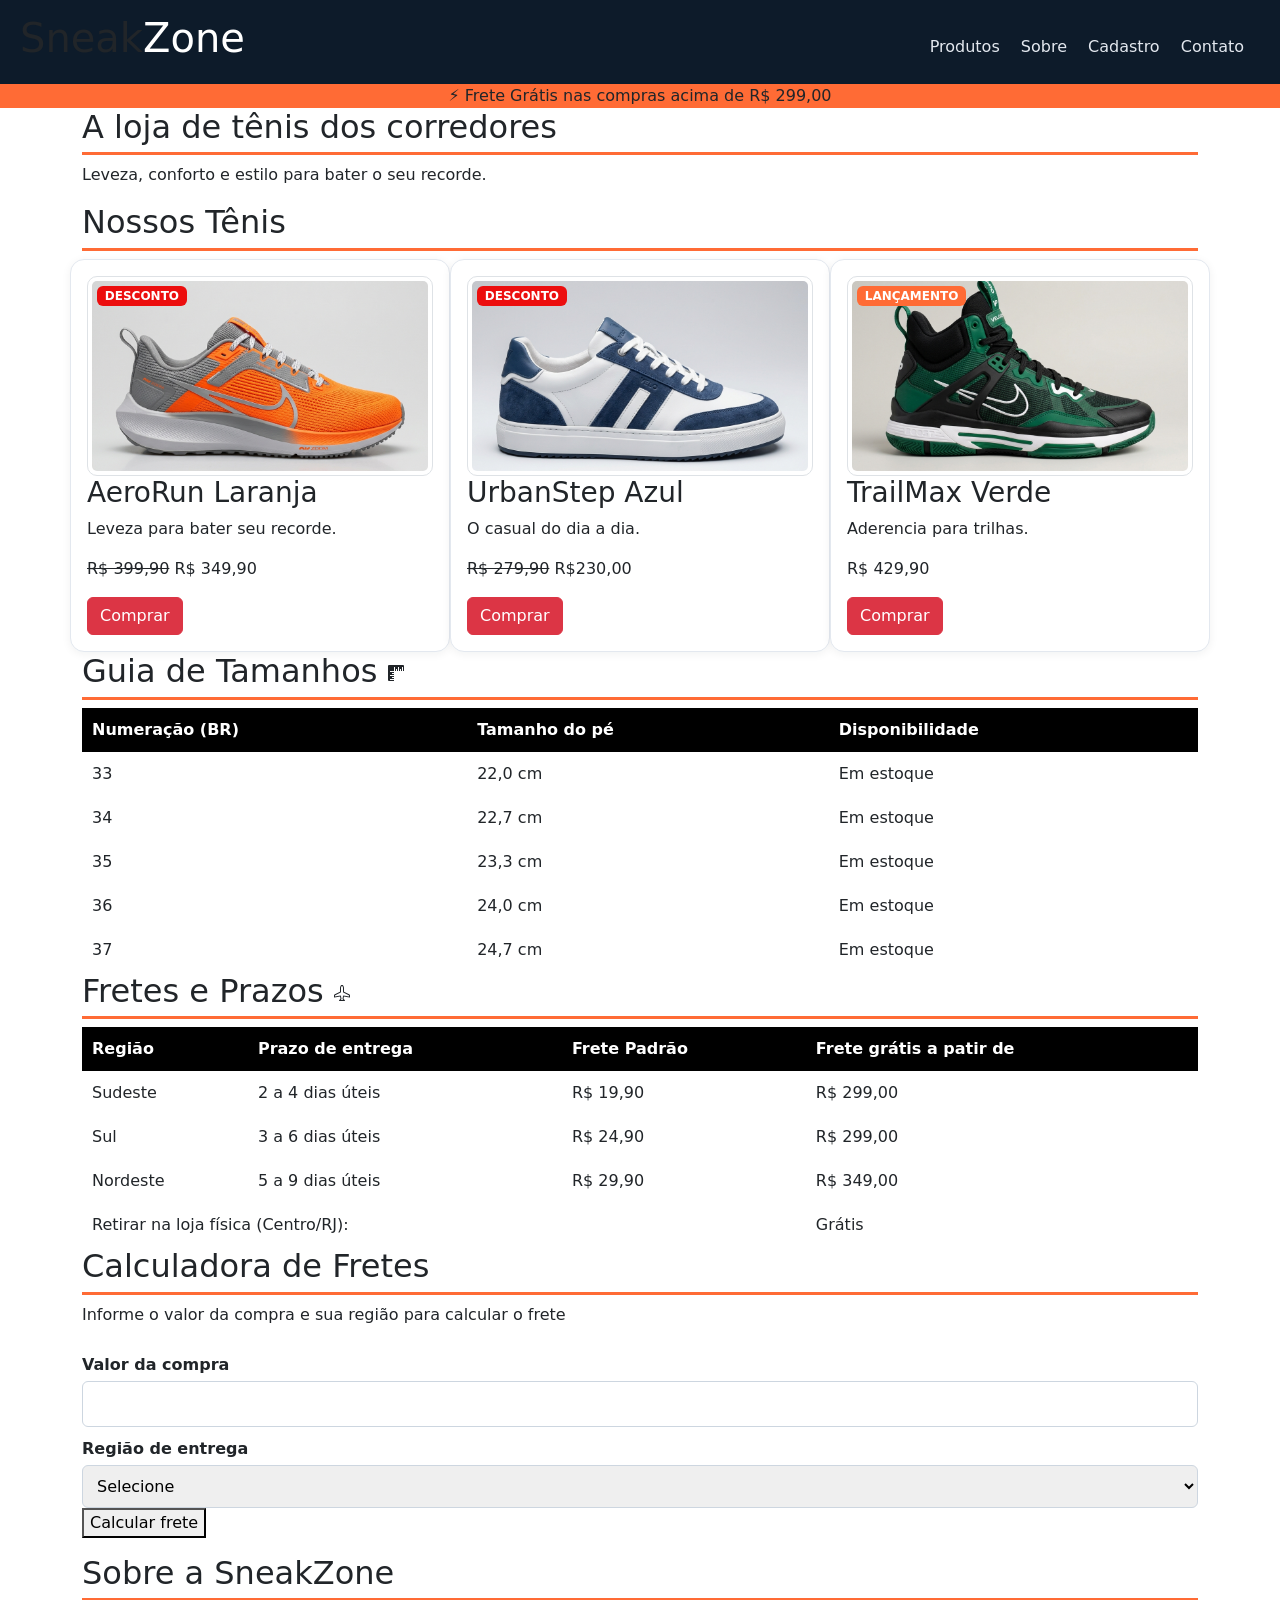
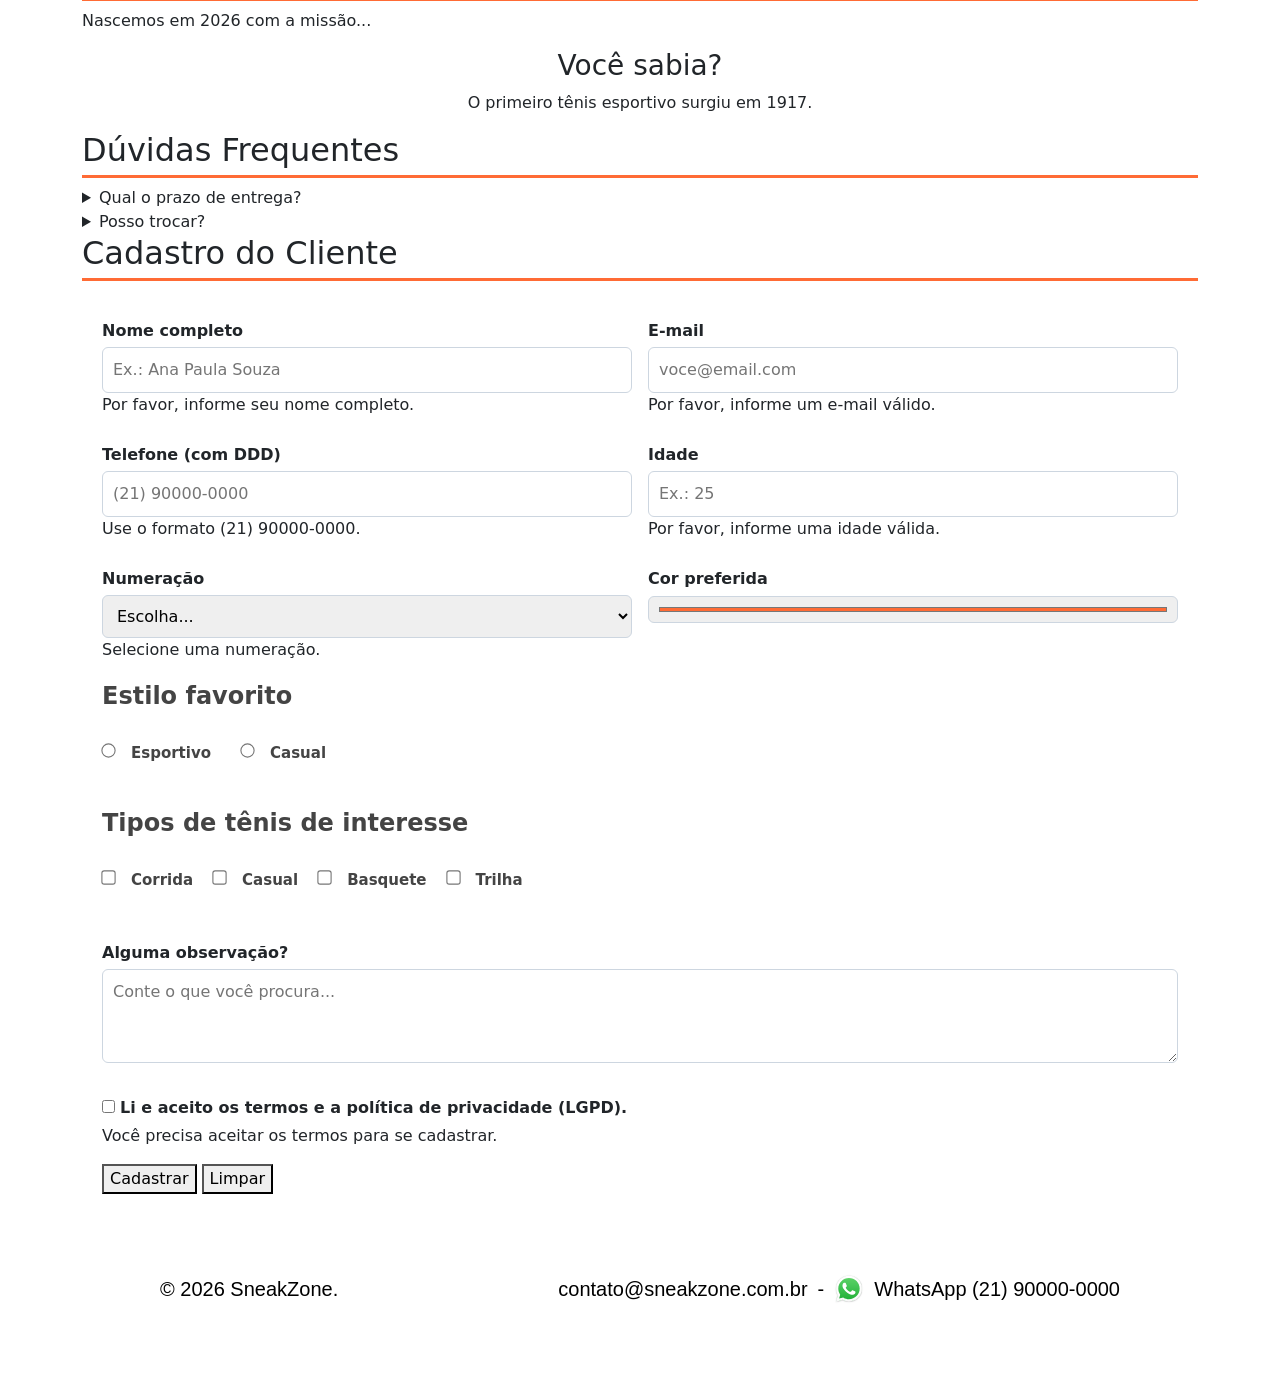
==== commit e955605a: "senac" ====
--- a/index.html
+++ b/index.html
@@ -4,7 +4,7 @@
 <head>
     <meta charset="UTF-8">
     <meta name="viewport" content="width=device-width, initial-scale=1.0">
-    
+
     <title>Document</title>
     <link rel="stylesheet" href="css/style.css">
     <link href="https://cdn.jsdelivr.net/npm/bootstrap@5.3.3/dist/css/bootstrap.min.css" rel="stylesheet">
@@ -27,7 +27,7 @@
     <main>
         <aside class="top-bar">
             <span>⚡ Frete Grátis nas compras acima de R$ 299,00</span>
-        </aside>        
+        </aside>
 
         <section id="destaque" class="container">
             <h2> A loja de tênis dos corredores </h2>
@@ -39,7 +39,7 @@
             <div class="row g-4">
                 <article class="col-12 col-md-4">
                     <span class="badge">Desconto</span>
-                    <img src="img/aerorun.jpg" alt="Tênis de corrida laranja modelo Aerorun">
+                    <img src="img/aerorun.jpg" class="img-thumbnail" alt="Tênis de corrida laranja modelo Aerorun">
                     <h3> AeroRun Laranja </h3>
                     <p> Leveza para bater seu recorde.</p>
                     <p><del>R$ 399,90</del> R$ 349,90</p>
@@ -47,7 +47,8 @@
                 </article>
                 <article class="col-12 col-md-4">
                     <span class="badge">Desconto</span>
-                    <img src="img/urbanstep.jpg" alt="Tênis casual azul modelo UrbanStep" >
+                    <img src="img/urbanstep.jpg" class="img-thumbnail" alt="Tênis casual azul modelo UrbanStep">
+
                     <h3> UrbanStep Azul </h3>
                     <p> O casual do dia a dia.</p>
                     <p> <del>R$ 279,90</del> R$230,00</p>
@@ -55,7 +56,7 @@
                 </article>
                 <article class="col-12 col-md-4">
                     <span class="badge lancamento">lançamento</span>
-                    <img src="img/courtpro.jpg" alt="Tênis de basquete verde modelo CourtPro">
+                    <img src="img/courtpro.jpg" class="img-thumbnail" alt="Tênis de basquete verde modelo CourtPro">
                     <h3> TrailMax Verde </h3>
                     <p> Aderencia para trilhas.</p>
                     <p>R$ 429,90</p>
@@ -68,7 +69,13 @@
 
 
         <section id="tamanho" class="container">
-            <h2>Guia de Tamanhos</h2>
+            <h2>Guia de Tamanhos
+                <svg xmlns="http://www.w3.org/2000/svg" width="16" height="16" fill="currentColor" class="bi bi-rulers"
+                    viewBox="0 0 16 16">
+                    <path
+                        d="M1 0a1 1 0 0 0-1 1v14a1 1 0 0 0 1 1h5v-1H2v-1h4v-1H4v-1h2v-1H2v-1h4V9H4V8h2V7H2V6h4V2h1v4h1V4h1v2h1V2h1v4h1V4h1v2h1V2h1v4h1V1a1 1 0 0 0-1-1z" />
+                </svg>
+            </h2>
             <div>
                 <table>
                     <thead>
@@ -111,7 +118,13 @@
         </section>
 
         <section id="precos" class="container">
-            <h2>Fretes e Prazos</h2>
+            <h2>Fretes e Prazos
+                <svg xmlns="http://www.w3.org/2000/svg" width="16" height="16" fill="currentColor"
+                    class="bi bi-airplane" viewBox="0 0 16 16">
+                    <path
+                        d="M6.428 1.151C6.708.591 7.213 0 8 0s1.292.592 1.572 1.151C9.861 1.73 10 2.431 10 3v3.691l5.17 2.585a1.5 1.5 0 0 1 .83 1.342V12a.5.5 0 0 1-.582.493l-5.507-.918-.375 2.253 1.318 1.318A.5.5 0 0 1 10.5 16h-5a.5.5 0 0 1-.354-.854l1.319-1.318-.376-2.253-5.507.918A.5.5 0 0 1 0 12v-1.382a1.5 1.5 0 0 1 .83-1.342L6 6.691V3c0-.568.14-1.271.428-1.849m.894.448C7.111 2.02 7 2.569 7 3v4a.5.5 0 0 1-.276.447l-5.448 2.724a.5.5 0 0 0-.276.447v.792l5.418-.903a.5.5 0 0 1 .575.41l.5 3a.5.5 0 0 1-.14.437L6.708 15h2.586l-.647-.646a.5.5 0 0 1-.14-.436l.5-3a.5.5 0 0 1 .576-.411L15 11.41v-.792a.5.5 0 0 0-.276-.447L9.276 7.447A.5.5 0 0 1 9 7V3c0-.432-.11-.979-.322-1.401C8.458 1.159 8.213 1 8 1s-.458.158-.678.599" />
+                </svg>
+            </h2>
             <div>
                 <table>
                     <thead>
@@ -250,14 +263,13 @@
 
                                         <div class="estilofavorito">
                                             <div>
-                                                <input type="radio" id="estiloEsportivo"
-                                                    name="estilo" value="Esportivo">
+                                                <input type="radio" id="estiloEsportivo" name="estilo"
+                                                    value="Esportivo">
                                                 <label for="estiloEsportivo">Esportivo</label>
                                             </div>
 
                                             <div>
-                                                <input type="radio" id="estiloCasual"
-                                                    name="estilo" value="Casual">
+                                                <input type="radio" id="estiloCasual" name="estilo" value="Casual">
                                                 <label for="estiloCasual">Casual</label>
                                             </div>
                                         </div>
@@ -288,7 +300,7 @@
                                             </div>
                                         </div>
                                     </fieldset>
-                                        
+
 
                                     <div>
                                         <label for="mensagem">Alguma observação?</label>
@@ -322,7 +334,7 @@
         <p>&copy; 2026 SneakZone.</p>
         <address><span id="emailrodape">contato@sneakzone.com.br</span> - <img src="img/whatsapp-logo.svg" alt="">
             <span id="whatsapp">WhatsApp (21) 90000-0000
-            <span>
+                <span>
         </address>
     </footer>
 
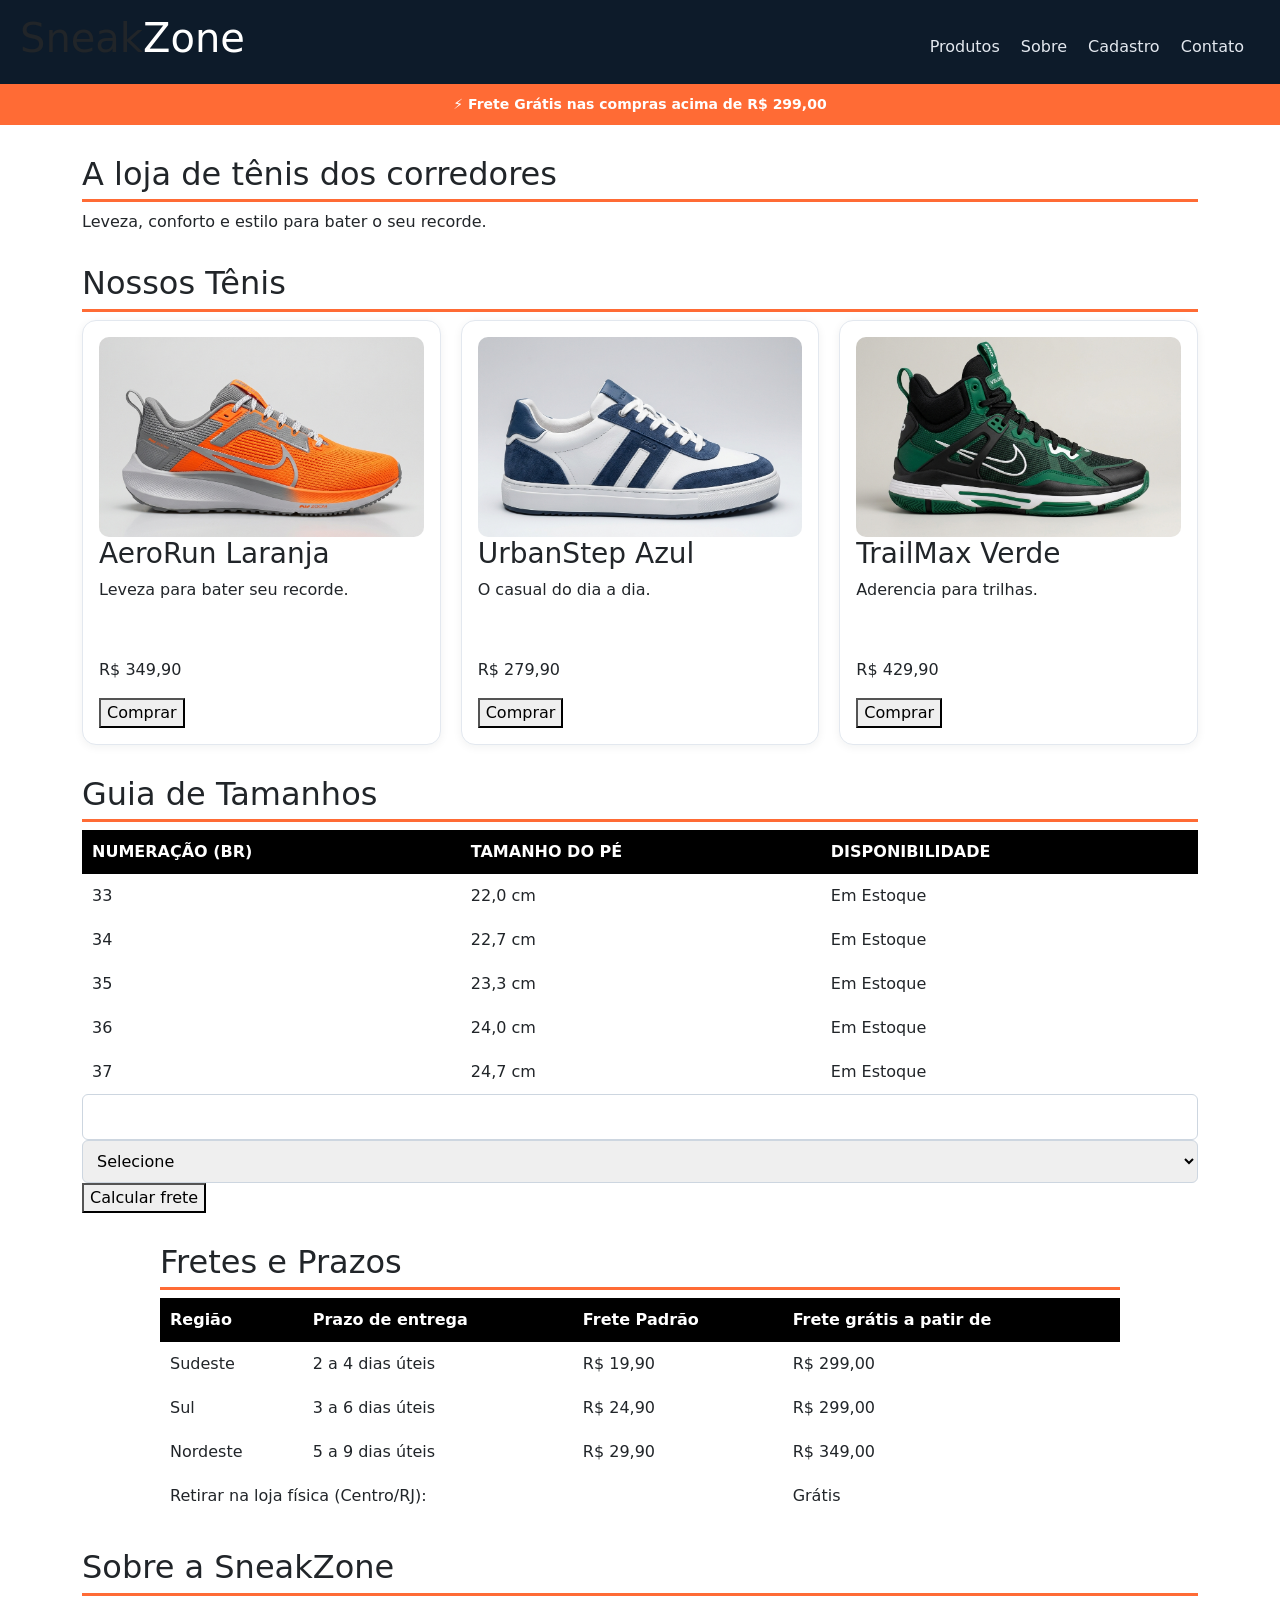
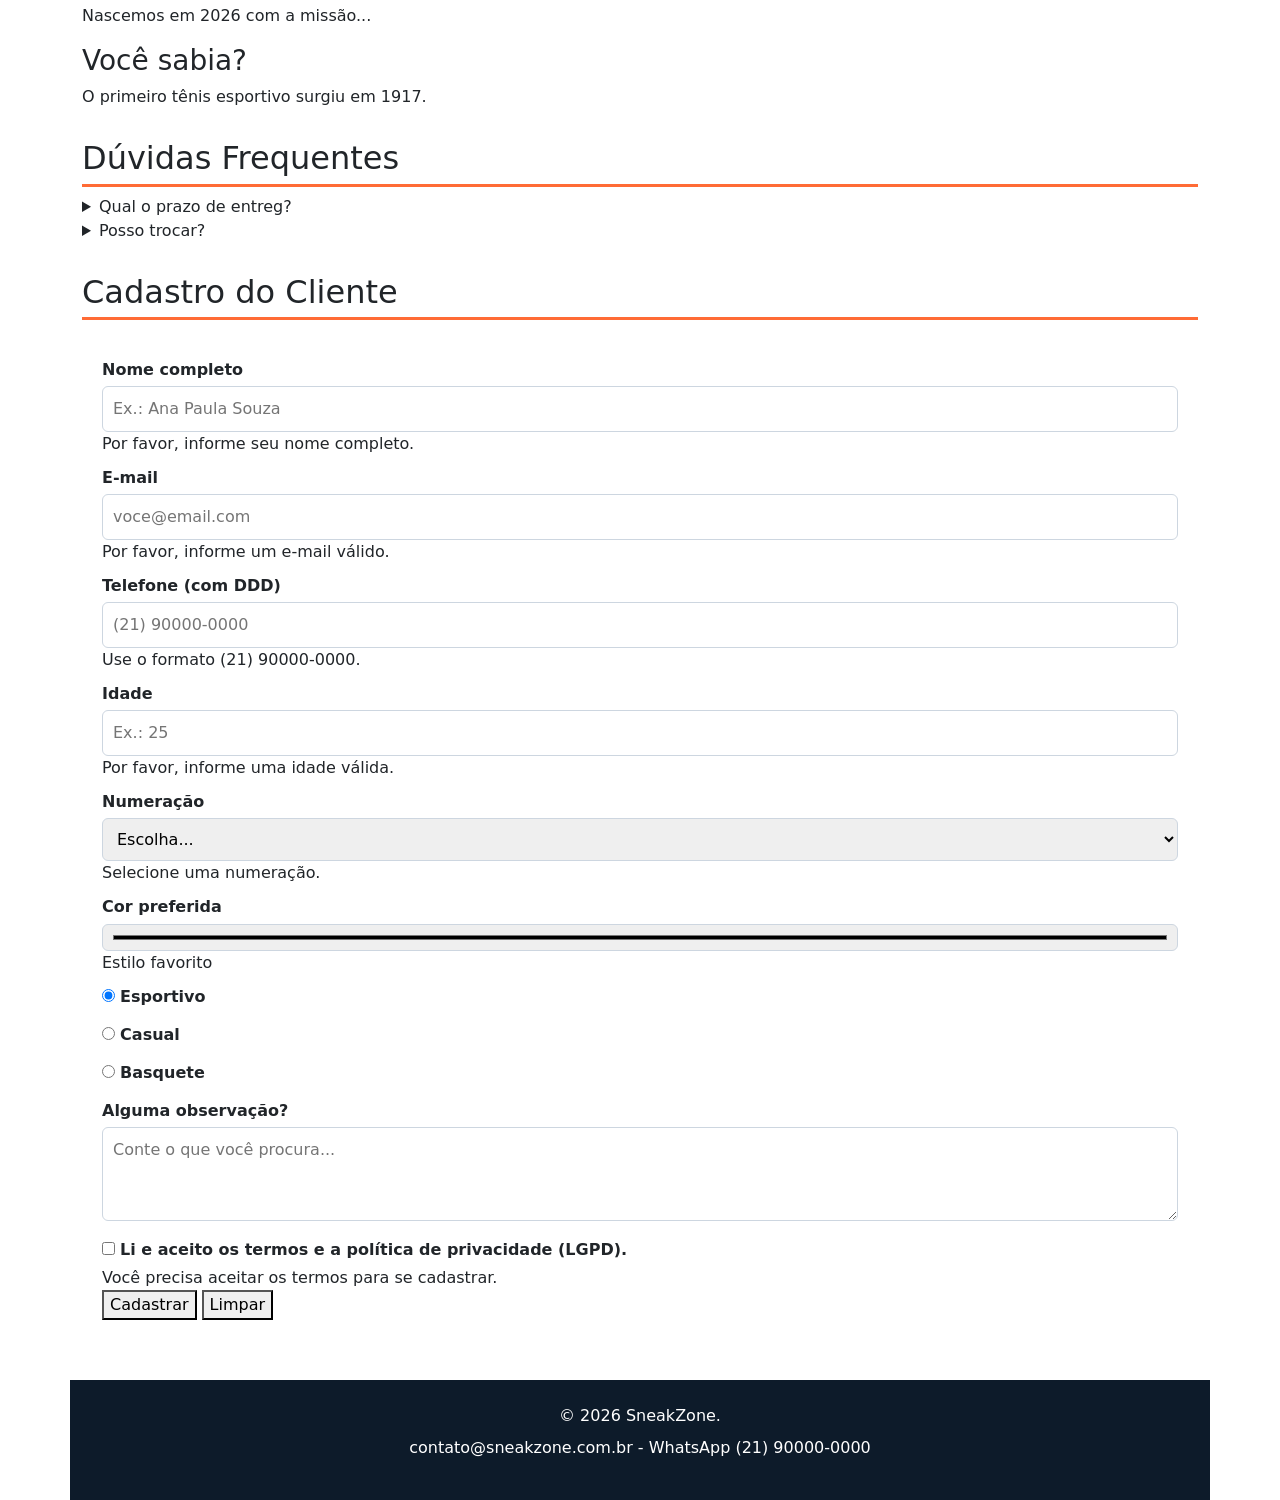
==== commit 68191b30: "senac" ====
--- a/index.html
+++ b/index.html
@@ -5,8 +5,8 @@
     <meta charset="UTF-8">
     <meta name="viewport" content="width=device-width, initial-scale=1.0">
 
-    <title>Document</title>
-    <link rel="stylesheet" href="css/style.css">
+    <title>SneakZone</title>
+    <link rel="stylesheet" href="css/estilo.css">
     <link href="https://cdn.jsdelivr.net/npm/bootstrap@5.3.3/dist/css/bootstrap.min.css" rel="stylesheet">
 </head>
 
@@ -26,9 +26,8 @@
     </header>
     <main>
         <aside class="top-bar">
-            <span>⚡ Frete Grátis nas compras acima de R$ 299,00</span>
+            <p>⚡ Frete Grátis nas compras acima de R$ 299,00</p>
         </aside>
-
         <section id="destaque" class="container">
             <h2> A loja de tênis dos corredores </h2>
             <p> Leveza, conforto e estilo para bater o seu recorde. </p>
@@ -36,95 +35,117 @@
 
         <section id="produtos" class="container">
             <h2> Nossos Tênis </h2>
-            <div class="row g-4">
+            <div>
                 <article class="col-12 col-md-4">
-                    <span class="badge">Desconto</span>
-                    <img src="img/aerorun.jpg" class="img-thumbnail" alt="Tênis de corrida laranja modelo Aerorun">
+                    <img src="img/aerorun.jpg" alt="Tênis de corrida laranja modelo Aerorun">
                     <h3> AeroRun Laranja </h3>
                     <p> Leveza para bater seu recorde.</p>
-                    <p><del>R$ 399,90</del> R$ 349,90</p>
-                    <a class="btn btn-danger">Comprar</a>
+                    <span class="badge">
+                        <del>
+                            <p> De R$ 1000,00 </p>
+                        </del>
+                    </span>
+                    <p> R$ 349,90 </p>
+                    <button type="button" onclick="comprar('AeroRun Laranja', 349,90)">Comprar</button>
+
                 </article>
-                <article class="col-12 col-md-4">
-                    <span class="badge">Desconto</span>
-                    <img src="img/urbanstep.jpg" class="img-thumbnail" alt="Tênis casual azul modelo UrbanStep">
-
+                <article>
+                    <img src="img/urbanstep.jpg" alt="Tênis casual azul modelo UrbanStep">
                     <h3> UrbanStep Azul </h3>
                     <p> O casual do dia a dia.</p>
-                    <p> <del>R$ 279,90</del> R$230,00</p>
-                    <a class="btn btn-danger">Comprar</a>
+                    <span class="badge">
+                        <del>
+                            <p> De R$ 1000,00 </p>
+                        </del>
+                    </span>
+                    <p> R$ 279,90 </p>
+                    <button type="button" onclick="comprar('UrbanStep Azul', 279,90)">Comprar</button>
                 </article>
-                <article class="col-12 col-md-4">
-                    <span class="badge lancamento">lançamento</span>
-                    <img src="img/courtpro.jpg" class="img-thumbnail" alt="Tênis de basquete verde modelo CourtPro">
+                <article>
+                    <img src="img/courtpro.jpg" alt="Tênis de basquete verde modelo CourtPro">
                     <h3> TrailMax Verde </h3>
                     <p> Aderencia para trilhas.</p>
-                    <p>R$ 429,90</p>
-                    <a class="btn btn-danger">Comprar</a>
+                    <span class="badge">
+                        <del>
+                            <p> De R$ 1000,00 </p>
+                        </del>
+                    </span>
+                    <p> R$ 429,90 </p>
+                    <button type="button" onclick="comprar('TrailMax verde', 429,90)">Comprar</button>
                 </article>
             </div>
 
         </section>
 
 
-
-        <section id="tamanho" class="container">
-            <h2>Guia de Tamanhos
-                <svg xmlns="http://www.w3.org/2000/svg" width="16" height="16" fill="currentColor" class="bi bi-rulers"
-                    viewBox="0 0 16 16">
-                    <path
-                        d="M1 0a1 1 0 0 0-1 1v14a1 1 0 0 0 1 1h5v-1H2v-1h4v-1H4v-1h2v-1H2v-1h4V9H4V8h2V7H2V6h4V2h1v4h1V4h1v2h1V2h1v4h1V4h1v2h1V2h1v4h1V1a1 1 0 0 0-1-1z" />
-                </svg>
-            </h2>
+        <section id="tamanhos" class="container">
+            <h2> Guia de Tamanhos </h2>
             <div>
                 <table>
                     <thead>
                         <tr>
-                            <th>Numeração (BR)</th>
-                            <th>Tamanho do pé</th>
-                            <th>Disponibilidade</th>
+                            <th scope="col">NUMERAÇÃO (BR)</th>
+                            <th scope="col">TAMANHO DO PÉ</th>
+                            <th scope="col">DISPONIBILIDADE</th>
                         </tr>
                     </thead>
                     <tbody>
                         <tr>
                             <td>33</td>
                             <td>22,0 cm</td>
-                            <td>Em estoque</td>
+                            <td>Em Estoque</td>
                         </tr>
                         <tr>
                             <td>34</td>
                             <td>22,7 cm</td>
-                            <td>Em estoque</td>
+                            <td>Em Estoque</td>
                         </tr>
                         <tr>
                             <td>35</td>
                             <td>23,3 cm</td>
-                            <td>Em estoque</td>
+                            <td>Em Estoque</td>
                         </tr>
                         <tr>
                             <td>36</td>
                             <td>24,0 cm</td>
-                            <td>Em estoque</td>
+                            <td>Em Estoque</td>
                         </tr>
                         <tr>
                             <td>37</td>
                             <td>24,7 cm</td>
-                            <td>Em estoque</td>
+                            <td>Em Estoque</td>
                         </tr>
                     </tbody>
                 </table>
             </div>
 
-        </section>
-
-        <section id="precos" class="container">
-            <h2>Fretes e Prazos
-                <svg xmlns="http://www.w3.org/2000/svg" width="16" height="16" fill="currentColor"
-                    class="bi bi-airplane" viewBox="0 0 16 16">
-                    <path
-                        d="M6.428 1.151C6.708.591 7.213 0 8 0s1.292.592 1.572 1.151C9.861 1.73 10 2.431 10 3v3.691l5.17 2.585a1.5 1.5 0 0 1 .83 1.342V12a.5.5 0 0 1-.582.493l-5.507-.918-.375 2.253 1.318 1.318A.5.5 0 0 1 10.5 16h-5a.5.5 0 0 1-.354-.854l1.319-1.318-.376-2.253-5.507.918A.5.5 0 0 1 0 12v-1.382a1.5 1.5 0 0 1 .83-1.342L6 6.691V3c0-.568.14-1.271.428-1.849m.894.448C7.111 2.02 7 2.569 7 3v4a.5.5 0 0 1-.276.447l-5.448 2.724a.5.5 0 0 0-.276.447v.792l5.418-.903a.5.5 0 0 1 .575.41l.5 3a.5.5 0 0 1-.14.437L6.708 15h2.586l-.647-.646a.5.5 0 0 1-.14-.436l.5-3a.5.5 0 0 1 .576-.411L15 11.41v-.792a.5.5 0 0 0-.276-.447L9.276 7.447A.5.5 0 0 1 9 7V3c0-.432-.11-.979-.322-1.401C8.458 1.159 8.213 1 8 1s-.458.158-.678.599" />
-                </svg>
-            </h2>
+
+        <input type="number" id="ValorCompra">
+
+        <select id="regiao">
+            <option value="">Selecione</option>
+            <option value="sudeste">Sudeste</option>
+            <option value="sul">Sul</option>
+            <option value="nordeste">Nordeste</option>
+        </select>
+
+
+<button type="button" onclick="calcularFrete()">
+    Calcular frete
+</button>
+
+
+<p id="resultadoFrete"></p>
+
+
+
+
+
+        </section>
+
+
+        <section id="precos">
+            <h2>Fretes e Prazos</h2>
             <div>
                 <table>
                     <thead>
@@ -160,25 +181,8 @@
                         </tr>
                     </tbody>
                 </table>
+
             </div>
-        </section>
-
-        <section id="frete" class="container">
-            <h2>Calculadora de Fretes</h2>
-            <p>Informe o valor da compra e sua região para calcular o frete</p>
-            <label for="">Valor da compra</label>
-            <input type="number" id="valorCompra">
-            <label for="">Região de entrega</label>
-            <select id="regiao">
-                <option value="">Selecione</option>
-                <option value="sudeste">Sudeste</option>
-                <option value="sul">Sul</option>
-                <option value="nordeste">Nordeste</option>
-            </select>
-            <button type="button" onclick="calcularFrete()">
-                Calcular frete
-            </button>
-            <p id="resultado"></p>
         </section>
 
         <section id="sobre" class="container">
@@ -194,7 +198,7 @@
         <section id="faq" class="container">
             <h2> Dúvidas Frequentes</h2>
             <details>
-                <summary>Qual o prazo de entrega?</summary>
+                <summary>Qual o prazo de entreg?</summary>
                 <p> 3 a 7 dias úteis.</p>
             </details>
             <details>
@@ -211,33 +215,33 @@
                         <div>
                             <div id="mensagemSucesso" role="alert"></div>
                             <form id="formCadastro" novalidate>
-                                <div class="row g-3">
-                                    <div class="campo col-12 col-md-6">
+                                <div>
+                                    <div>
                                         <label for="nome">Nome completo</label>
                                         <input type="text" id="nome" name="nome" placeholder="Ex.: Ana Paula Souza"
                                             required>
                                         <div>Por favor, informe seu nome completo.</div>
                                     </div>
-                                    <div class="campo col-12 col-md-6">
+                                    <div>
                                         <label for="email">E-mail</label>
                                         <input type="email" id="email" name="email" placeholder="voce@email.com"
                                             required>
                                         <div>Por favor, informe um e-mail válido.</div>
                                     </div>
-                                    <div class="campo col-12 col-md-6">
+                                    <div>
                                         <label for="telefone">Telefone (com DDD)</label>
                                         <input type="tel" id="telefone" name="telefone" placeholder="(21) 90000-0000"
                                             pattern="\(\d{2}\)\s?\d{4,5}-\d{4}" title="Use o formato (21) 90000-0000"
                                             required>
                                         <div>Use o formato (21) 90000-0000.</div>
                                     </div>
-                                    <div class="campo col-12 col-md-6">
+                                    <div>
                                         <label for="idade">Idade</label>
                                         <input type="number" id="idade" name="idade" min="0" max="120"
                                             placeholder="Ex.: 25" required>
                                         <div>Por favor, informe uma idade válida.</div>
                                     </div>
-                                    <div class="campo col-12 col-md-6">
+                                    <div>
                                         <label for="numeracao">Numeração</label>
                                         <select id="numeracao" name="numeracao" required>
                                             <option value="" selected disabled>Escolha...</option>
@@ -253,55 +257,26 @@
                                         </select>
                                         <div>Selecione uma numeração.</div>
                                     </div>
-                                    <div class="campo col-12 col-md-6">
+                                    <div>
                                         <label for="cor">Cor preferida</label>
-                                        <input type="color" id="cor" name="cor" value="#ff6b35">
-                                    </div>
-
-                                    <fieldset>
-                                        <legend>Estilo favorito</legend>
-
-                                        <div class="estilofavorito">
-                                            <div>
-                                                <input type="radio" id="estiloEsportivo" name="estilo"
-                                                    value="Esportivo">
-                                                <label for="estiloEsportivo">Esportivo</label>
-                                            </div>
-
-                                            <div>
-                                                <input type="radio" id="estiloCasual" name="estilo" value="Casual">
-                                                <label for="estiloCasual">Casual</label>
-                                            </div>
+                                        <input type="color" id="cor" name="cor" value="var(--laranja-marca)">
+                                    </div>
+                                    <div>
+                                        <span>Estilo favorito</span>
+                                        <div>
+                                            <input type="radio" name="estilo" id="estiloEsportivo" value="Esportivo"
+                                                checked>
+                                            <label for="estiloEsportivo">Esportivo</label>
                                         </div>
-                                    </fieldset>
-
-                                    <fieldset>
-                                        <legend>Tipos de tênis de interesse</legend>
-
-                                        <div class="tipostenis">
-                                            <div>
-                                                <input type="checkbox" id="tenisCorrida">
-                                                <label for="tenisCorrida">Corrida</label>
-                                            </div>
-
-                                            <div>
-                                                <input type="checkbox" id="tenisCasual">
-                                                <label for="tenisCasual">Casual</label>
-                                            </div>
-
-                                            <div>
-                                                <input type="checkbox" id="tenisBasquete">
-                                                <label for="tenisBasquete">Basquete</label>
-                                            </div>
-
-                                            <div>
-                                                <input type="checkbox" id="tenisTrilha">
-                                                <label for="tenisTrilha">Trilha</label>
-                                            </div>
+                                        <div>
+                                            <input type="radio" name="estilo" id="estiloCasual" value="Casual">
+                                            <label for="estiloCasual">Casual</label>
                                         </div>
-                                    </fieldset>
-
-
+                                        <div>
+                                            <input type="radio" name="estilo" id="estiloBasquete" value="Basquete">
+                                            <label for="estiloBasquete">Basquete</label>
+                                        </div>
+                                    </div>
                                     <div>
                                         <label for="mensagem">Alguma observação?</label>
                                         <textarea id="mensagem" name="mensagem" rows="3"
@@ -316,7 +291,7 @@
                                         </div>
                                     </div>
                                     <div>
-                                        <button type="button" onclick="cadastrar()"><i></i> Cadastrar</button>
+                                        <button type="button" onclick="cadastrar()"><i></i>Cadastrar</button>
                                         <button type="reset">Limpar</button>
                                     </div>
                                 </div>
@@ -330,13 +305,11 @@
 
     </main>
 
-    <footer id="contato">
+    <footer id="contato" class="container">
         <p>&copy; 2026 SneakZone.</p>
-        <address><span id="emailrodape">contato@sneakzone.com.br</span> - <img src="img/whatsapp-logo.svg" alt="">
-            <span id="whatsapp">WhatsApp (21) 90000-0000
-                <span>
-        </address>
+        <address>contato@sneakzone.com.br - WhatsApp (21) 90000-0000</address>
     </footer>
+
 
     <script src="js/script.js"></script>
 </body>
--- a/css/estilo.css
+++ b/css/estilo.css
@@ -0,0 +1,202 @@
+:root {
+    --laranja-marca: #ff6b35;
+}
+
+body {
+    font-family: Arial, Helvetica, sans-serif;
+    color: black;
+    background-color: #f5f7fa;
+    line-height: 1.6;
+    margin: 0;
+}
+
+img {
+    max-width: 100%;
+    display: block;
+}
+
+h1 {
+    color: var(--laranja-marca);
+    font-size: 40px;
+}
+
+h1 span {
+    color: rgb(255, 255, 255);
+}
+
+h2 {
+    color: black;
+    font-size: 26px;
+    border-bottom: 3px solid var(--laranja-marca);
+    padding-bottom: 6px;
+}
+
+h3 {
+    color: #000;
+}
+
+/* cabeçalho/menu */
+header {
+    background-color: #0d1b2a;
+    padding: 14px 20px;
+    display: flex;
+    align-items: center;
+    justify-content: space-between;
+    flex-wrap: wrap;
+}
+
+header a {
+    color: #ffffff;
+    text-decoration: none;
+    font-weight: bold;
+}
+
+nav a {
+    transition: color .2s;
+}
+
+nav a:hover {
+    color: var(--laranja-marca);
+}
+
+nav ul {
+    list-style: none;
+    margin: 10px 0 0;
+    padding: 0;
+}
+
+nav li {
+    display: inline-block;
+    margin-right: 16px;
+}
+
+nav li a {
+    color: #e3e8ef;
+    font-weight: normal;
+}
+
+
+main section {
+    max-width: 1000px;
+    margin: 30px auto;
+    padding: 0 20px;
+}
+
+table {
+    width: 100%;
+    border-collapse: collapse;
+    background-color: #ffffff;
+}
+
+th,
+td {
+    border: 1px solid #e3e8ef;
+    padding: 10px;
+    text-align: left;
+}
+
+th {
+    background-color: #000;
+    color: #ffffff;
+}
+
+#cadastro form {
+    background-color: #ffffff;
+    border: 1x solid #e3e8ef;
+    border-radius: 12px;
+    padding: 20px;
+}
+
+label {
+    display: block;
+    font-weight: bold;
+    margin: 10px 0 4px;
+}
+
+input,
+select,
+textarea {
+    width: 100%;
+    padding: 10px;
+    border: 1px solid #cdd6e0;
+    border-radius: 6px;
+    font-size: 15px;
+}
+
+input[type="radio"],
+input[type="checkbox"] {
+    width: auto;
+}
+
+#produtos>div {
+    display: flex;
+    gap: 20px;
+    flex-wrap: wrap;
+}
+
+#produtos article {
+    flex: 1 1 260px;
+    border-radius: 14px;
+    box-shadow: 0 2px 10px rgba(13, 27, 42, .06);
+    transition: box-shadow .2s, transform .2s;
+    background-color: #ffffff;
+    border: 1px solid #e3e8ef;
+    padding: 16px;
+}
+
+#produtos article:hover {
+    box-shadow: 0 8px 22px rgba(13, 27, 42, .14);
+    transform: translateY(-4px);
+}
+
+#produtos img {
+    width: 100%;
+    height: 200px;
+    object-fit: cover;
+    border-radius: 10px;
+}
+
+footer {
+    background-color: #0d1b2a;
+    text-align: center;
+    padding: 24px;
+    margin-top: 40px;
+}
+
+footer p {
+    margin: 0 0 8px;
+    color: #ffffff;
+}
+
+footer address {
+    font-style: normal;
+    color: #ffffff;
+
+}
+
+aside.top-bar {
+    background-color: var(--laranja-marca);
+    /* Fundo Laranja */
+    color: #ffffff;
+    /* Texto Branco */
+    text-align: center;
+    /* Centraliza */
+    padding: 10px 16px;
+    /* Espaçamento interno */
+    font-size: 14px;
+    font-weight: bold;
+}
+
+aside.top-bar p {
+    margin: 0;
+    display: flex;
+    align-items: center;
+    justify-content: center;
+    gap: 8px;
+}
+
+aside.top-bar strong {
+    background-color: rgba(0, 0, 0, 0.2);
+    padding: 2px 8px;
+    border-radius: 4px;
+}
